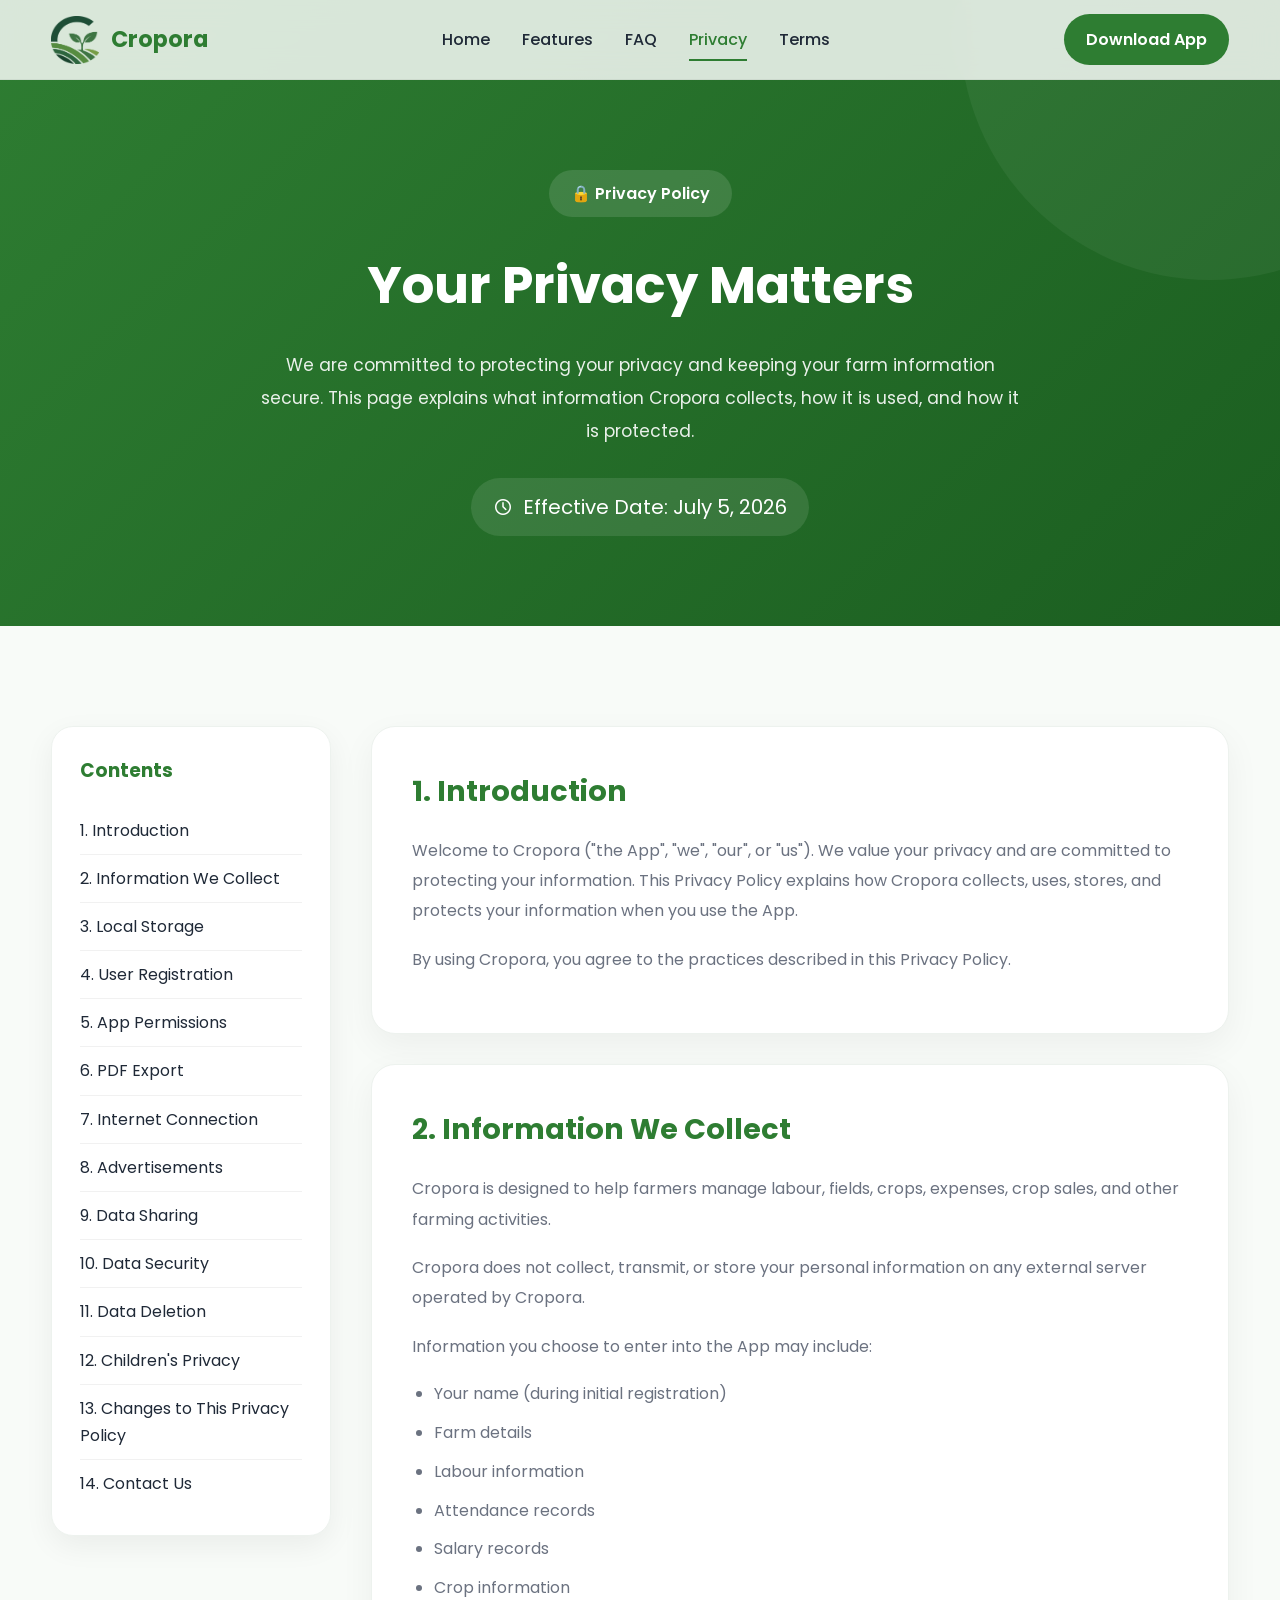
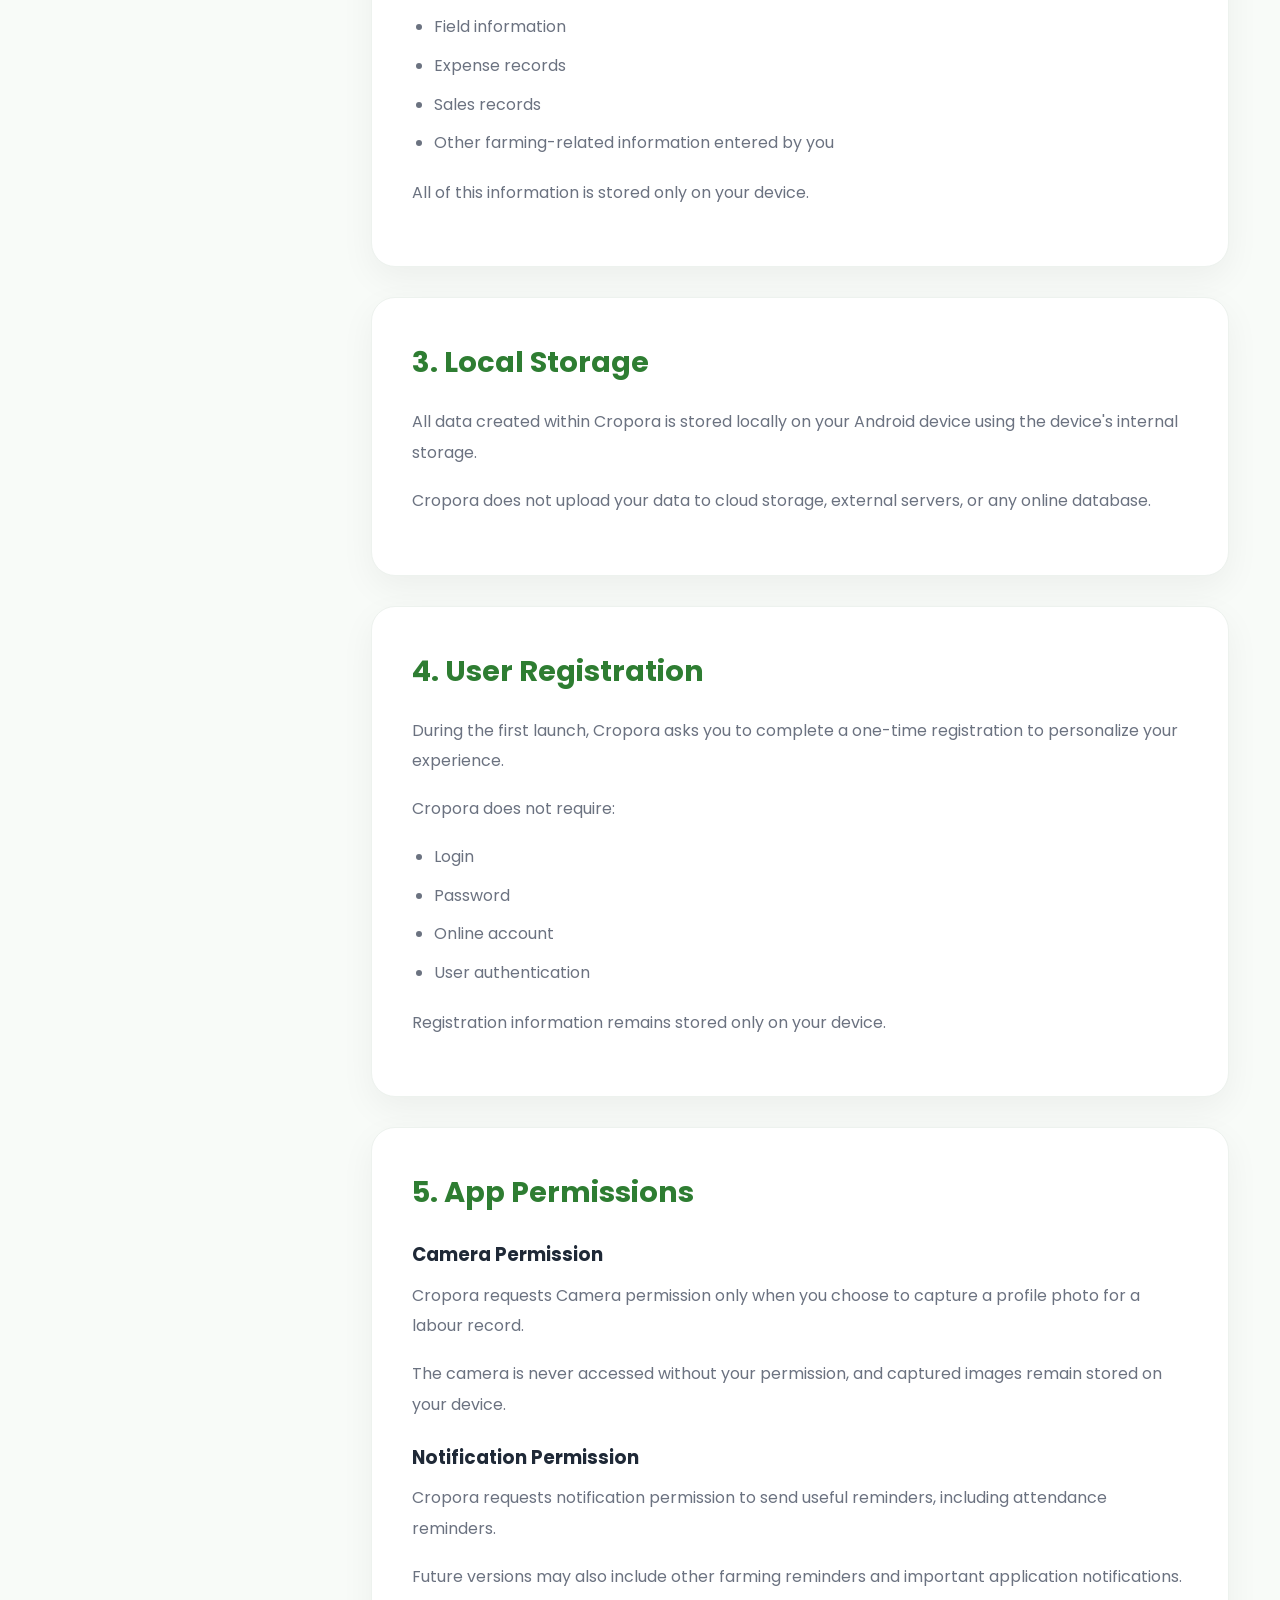
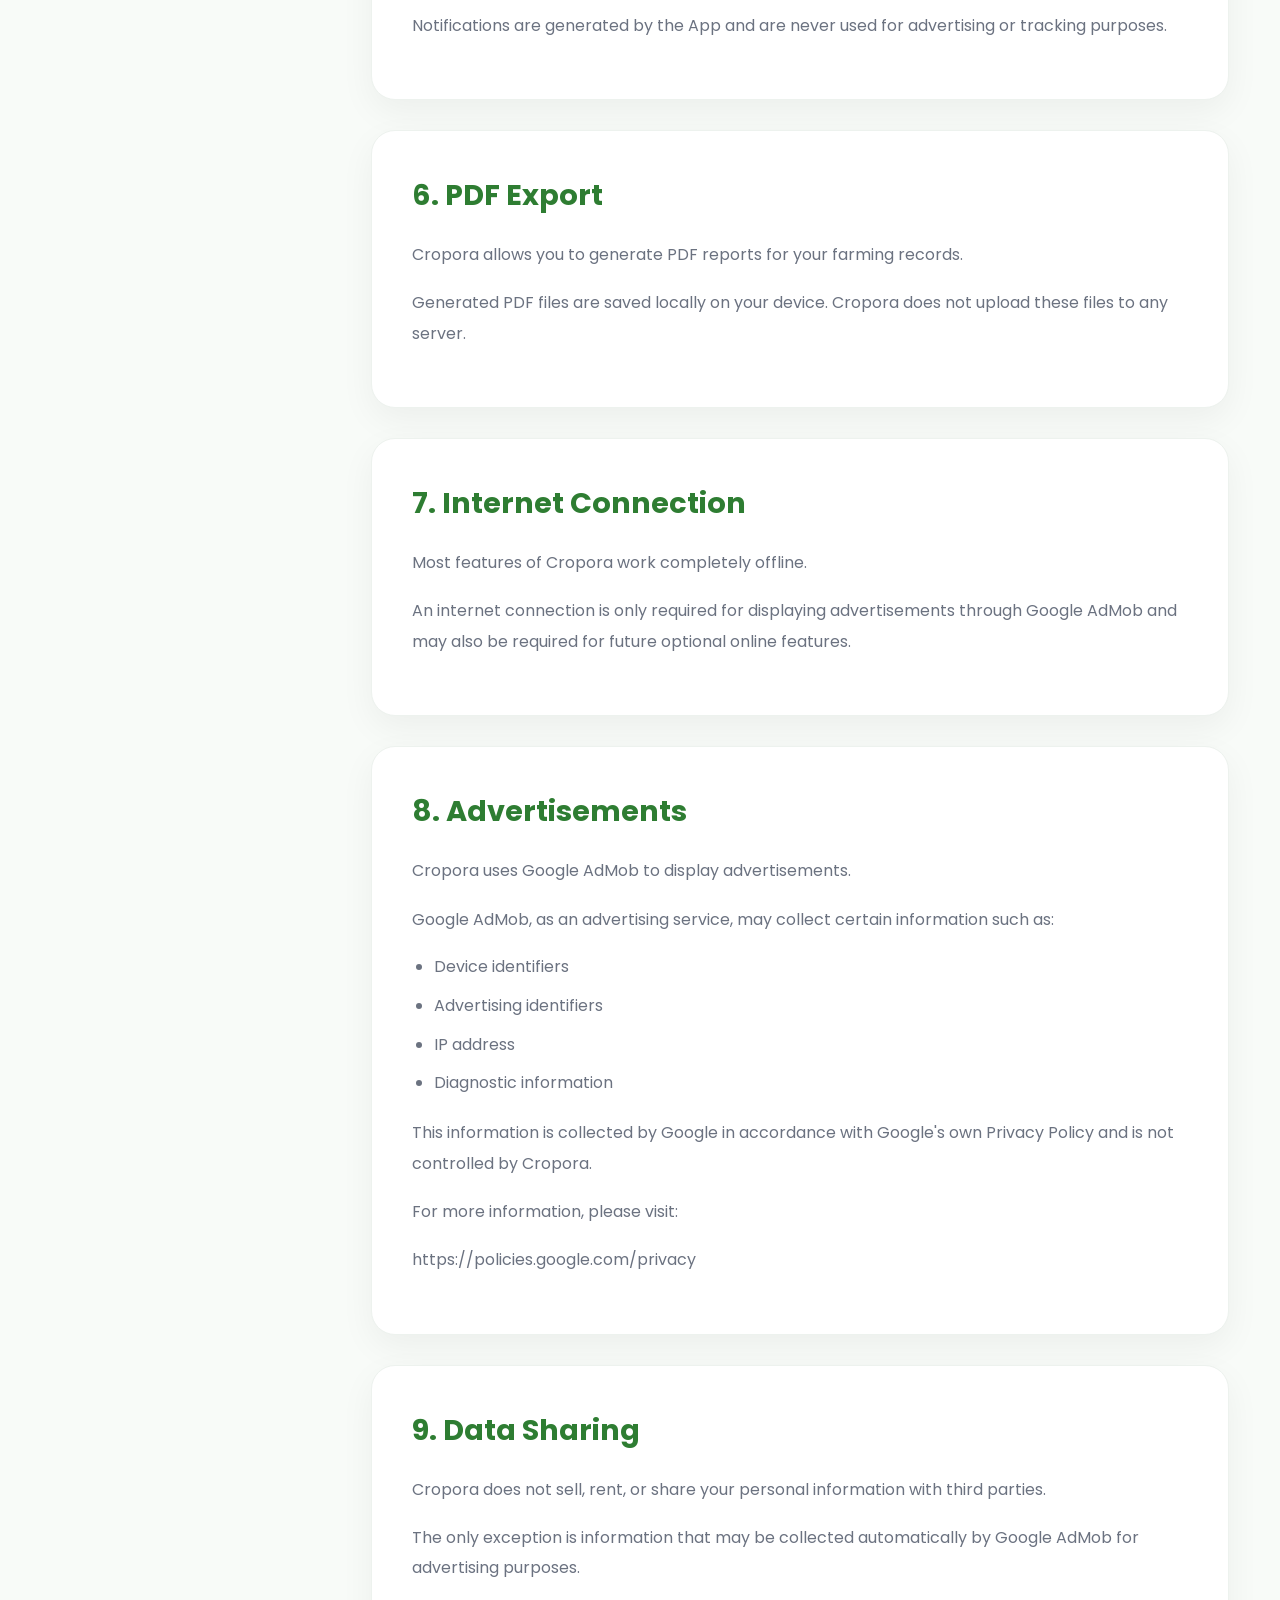
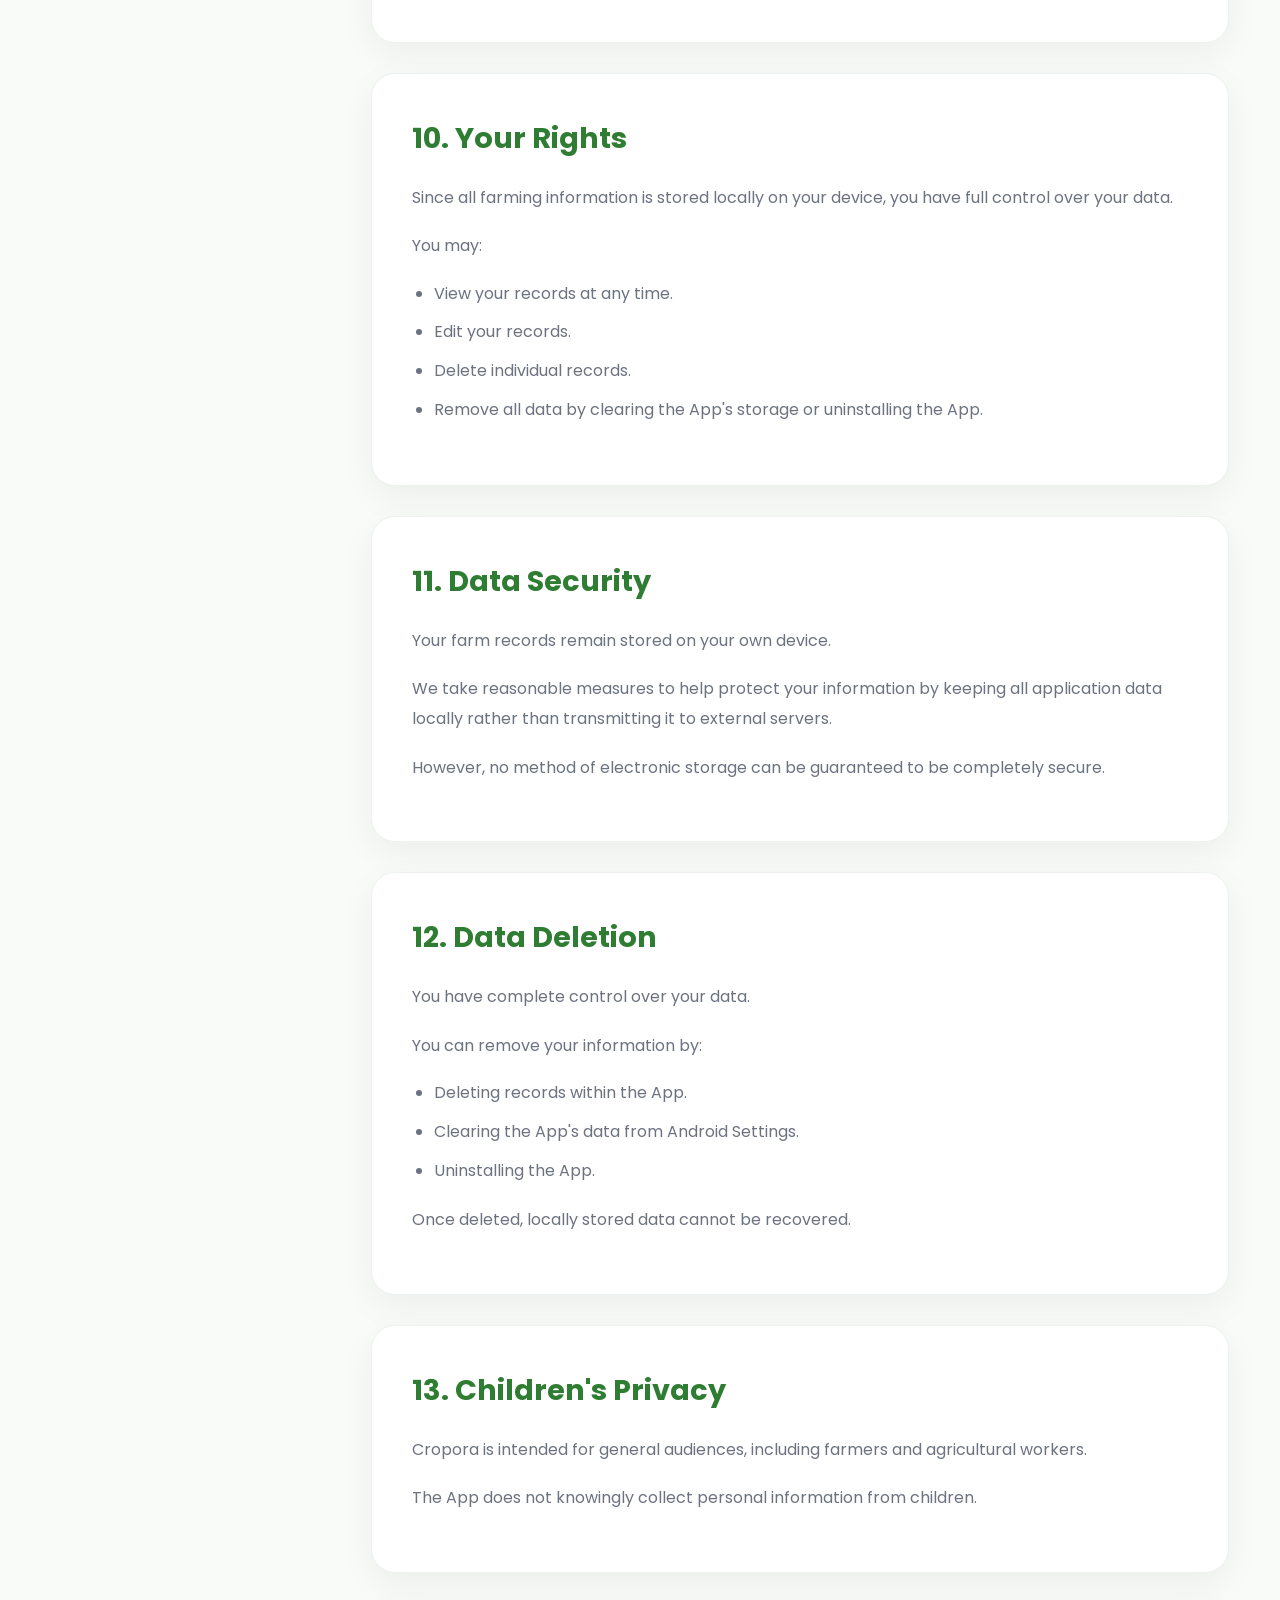
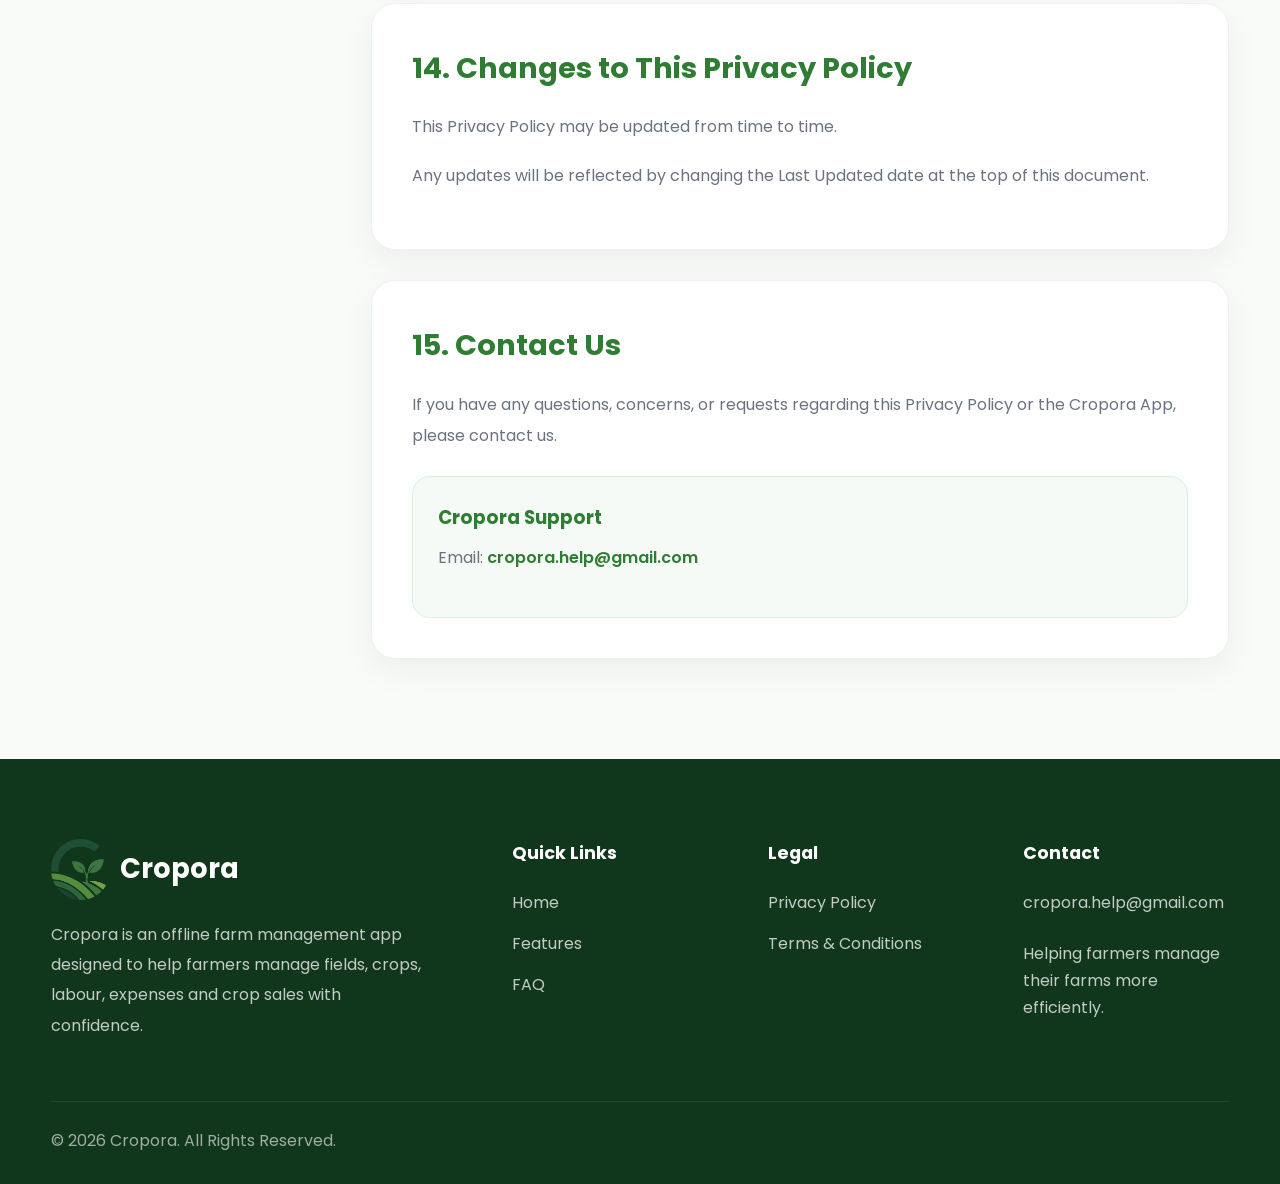
==== privacy-policy.html @ 9c95cdf1 "Initial website release" ====
<!DOCTYPE html>
<html lang="en">

<head>

    <meta charset="UTF-8">

    <meta name="viewport"
          content="width=device-width, initial-scale=1.0">

    <title>Privacy Policy | Cropora</title>

    <meta name="description"
          content="Read the official Privacy Policy of Cropora, the offline farm management app.">

    <link rel="icon"
          href="assets/images/logo.png">

    <!-- Google Fonts -->

    <link rel="preconnect"
          href="https://fonts.googleapis.com">

    <link rel="preconnect"
          href="https://fonts.gstatic.com"
          crossorigin>

    <link href="https://fonts.googleapis.com/css2?family=Poppins:wght@300;400;500;600;700;800&display=swap"
          rel="stylesheet">

    <link href="https://fonts.googleapis.com/css2?family=Material+Symbols+Rounded"
          rel="stylesheet">

    <link rel="stylesheet"
          href="assets/css/style.css">

</head>

<body>

<!-- ==========================================
     HEADER
========================================== -->

<header class="header">

    <div class="container">

        <a href="index.html"
           class="logo">

            <img src="assets/images/logo.png"
                 alt="Cropora Logo">

            <span>Cropora</span>

        </a>

        <nav class="navbar"
             id="navbar">

            <a href="index.html">Home</a>

            <a href="index.html#features">Features</a>

            <a href="index.html#faq">FAQ</a>

            <a class="active"
               href="privacy-policy.html">

                Privacy

            </a>

            <a href="terms-and-conditions.html">

                Terms

            </a>

        </nav>

        <div class="header-right">

            <a href="#"
               class="download-btn">

                Download App

            </a>

            <button id="menuBtn"
                    class="menu-btn">

                <span class="material-symbols-rounded">

                    menu

                </span>

            </button>

        </div>

    </div>

</header>

<!-- ==========================================
     PAGE HERO
========================================== -->

<section class="page-hero">

    <div class="container">

        <span class="page-badge">

            🔒 Privacy Policy

        </span>

        <h1>

            Your Privacy Matters

        </h1>

        <p>

            We are committed to protecting your privacy and keeping your farm
            information secure. This page explains what information Cropora
            collects, how it is used, and how it is protected.

        </p>

        <div class="last-updated">

            <span class="material-symbols-rounded">
                schedule
            </span>

            <span>

                Effective Date: July 5, 2026

            </span>

        </div>

    </div>

</section>

<!-- ==========================================
     CONTENT
========================================== -->

<section class="policy-section">

    <div class="container policy-layout">

        <!-- Table of Contents -->

        <aside class="policy-sidebar">

            <div class="policy-nav">

                <h3>

                    Contents

                </h3>

                <a href="#introduction">
                    1. Introduction
                </a>

                <a href="#information">
                    2. Information We Collect
                </a>

                <a href="#storage">
                    3. Local Storage
                </a>

                <a href="#registration">
                    4. User Registration
                </a>

                <a href="#permissions">
                    5. App Permissions
                </a>

                <a href="#pdf">
                    6. PDF Export
                </a>

                <a href="#internet">
                    7. Internet Connection
                </a>

                <a href="#advertisements">
                    8. Advertisements
                </a>

                <a href="#sharing">
                    9. Data Sharing
                </a>

                <a href="#security">
                    10. Data Security
                </a>

                <a href="#deletion">
                    11. Data Deletion
                </a>

                <a href="#children">
                    12. Children's Privacy
                </a>

                <a href="#changes">
                    13. Changes to This Privacy Policy
                </a>

                <a href="#contact">
                    14. Contact Us
                </a>

            </div>

        </aside>

        <!-- Main Content -->

        <div class="policy-content">

            <!-- ==========================================
                INTRODUCTION
            ========================================== -->

            <div class="policy-card" id="introduction">

                <h2>1. Introduction</h2>

                <p>
                    Welcome to Cropora ("the App", "we", "our", or "us"). We value your privacy
                    and are committed to protecting your information. This Privacy Policy explains
                    how Cropora collects, uses, stores, and protects your information when you use
                    the App.
                </p>

                <p>
                    By using Cropora, you agree to the practices described in this Privacy Policy.
                </p>

            </div>

            <!-- ==========================================
                INFORMATION WE COLLECT
            ========================================== -->

            <div class="policy-card" id="information">

                <h2>2. Information We Collect</h2>

                <p>
                    Cropora is designed to help farmers manage labour, fields, crops,
                    expenses, crop sales, and other farming activities.
                </p>

                <p>
                    Cropora does not collect, transmit, or store your personal information
                    on any external server operated by Cropora.
                </p>

                <p>
                    Information you choose to enter into the App may include:
                </p>

                <ul>

                    <li>Your name (during initial registration)</li>

                    <li>Farm details</li>

                    <li>Labour information</li>

                    <li>Attendance records</li>

                    <li>Salary records</li>

                    <li>Crop information</li>

                    <li>Field information</li>

                    <li>Expense records</li>

                    <li>Sales records</li>

                    <li>Other farming-related information entered by you</li>

                </ul>

                <p>
                    All of this information is stored only on your device.
                </p>

            </div>

            <!-- ==========================================
                LOCAL STORAGE
            ========================================== -->

            <div class="policy-card" id="storage">

                <h2>3. Local Storage</h2>

                <p>
                    All data created within Cropora is stored locally on your Android device
                    using the device's internal storage.
                </p>

                <p>
                    Cropora does not upload your data to cloud storage, external servers,
                    or any online database.
                </p>

            </div>

            <!-- ==========================================
                USER REGISTRATION
            ========================================== -->

            <div class="policy-card" id="registration">

                <h2>4. User Registration</h2>

                <p>
                    During the first launch, Cropora asks you to complete a one-time
                    registration to personalize your experience.
                </p>

                <p>
                    Cropora does not require:
                </p>

                <ul>

                    <li>Login</li>

                    <li>Password</li>

                    <li>Online account</li>

                    <li>User authentication</li>

                </ul>

                <p>
                    Registration information remains stored only on your device.
                </p>

            </div>

            <!-- ==========================================
                PERMISSIONS
            ========================================== -->

            <div class="policy-card" id="permissions">

                <h2>5. App Permissions</h2>

                <h3>Camera Permission</h3>

                <p>
                    Cropora requests Camera permission only when you choose to capture
                    a profile photo for a labour record.
                </p>

                <p>
                    The camera is never accessed without your permission, and captured
                    images remain stored on your device.
                </p>

                <h3>Notification Permission</h3>

                <p>
                    Cropora requests notification permission to send useful reminders,
                    including attendance reminders.
                </p>

                <p>
                    Future versions may also include other farming reminders and
                    important application notifications.
                </p>

                <p>
                    Notifications are generated by the App and are never used for
                    advertising or tracking purposes.
                </p>

            </div>

            <!-- ==========================================
                PDF EXPORT
            ========================================== -->

            <div class="policy-card" id="pdf">

                <h2>6. PDF Export</h2>

                <p>
                    Cropora allows you to generate PDF reports for your farming records.
                </p>

                <p>
                    Generated PDF files are saved locally on your device. Cropora does
                    not upload these files to any server.
                </p>

            </div>

            <!-- ==========================================
                INTERNET CONNECTION
            ========================================== -->

            <div class="policy-card" id="internet">

                <h2>7. Internet Connection</h2>

                <p>
                    Most features of Cropora work completely offline.
                </p>

                <p>
                    An internet connection is only required for displaying advertisements
                    through Google AdMob and may also be required for future optional
                    online features.
                </p>

            </div>

            <!-- ==========================================
                ADVERTISEMENTS
            ========================================== -->

            <div class="policy-card" id="third-party">

                <h2>8. Advertisements</h2>

                <p>
                    Cropora uses Google AdMob to display advertisements.
                </p>

                <p>
                    Google AdMob, as an advertising service, may collect certain
                    information such as:
                </p>

                <ul>

                    <li>Device identifiers</li>

                    <li>Advertising identifiers</li>

                    <li>IP address</li>

                    <li>Diagnostic information</li>

                </ul>

                <p>
                    This information is collected by Google in accordance with Google's
                    own Privacy Policy and is not controlled by Cropora.
                </p>

                <p>
                    For more information, please visit:
                </p>

                <p>
                    <a href="https://policies.google.com/privacy" target="_blank">
                        https://policies.google.com/privacy
                    </a>
                </p>

            </div>

            <!-- ==========================================
                DATA SHARING
            ========================================== -->

            <div class="policy-card" id="sharing">

                <h2>9. Data Sharing</h2>

                <p>
                    Cropora does not sell, rent, or share your personal information
                    with third parties.
                </p>

                <p>
                    The only exception is information that may be collected automatically
                    by Google AdMob for advertising purposes.
                </p>

            </div>

            <!-- ==========================================
                YOUR RIGHTS
            ========================================== -->

            <div class="policy-card" id="rights">

                <h2>10. Your Rights</h2>

                <p>
                    Since all farming information is stored locally on your device,
                    you have full control over your data.
                </p>

                <p>
                    You may:
                </p>

                <ul>

                    <li>View your records at any time.</li>

                    <li>Edit your records.</li>

                    <li>Delete individual records.</li>

                    <li>Remove all data by clearing the App's storage or uninstalling the App.</li>

                </ul>

            </div>

            <!-- ==========================================
                DATA SECURITY
            ========================================== -->

            <div class="policy-card" id="security">

                <h2>11. Data Security</h2>

                <p>
                    Your farm records remain stored on your own device.
                </p>

                <p>
                    We take reasonable measures to help protect your information by
                    keeping all application data locally rather than transmitting it
                    to external servers.
                </p>

                <p>
                    However, no method of electronic storage can be guaranteed to be
                    completely secure.
                </p>

            </div>

            <!-- ==========================================
                DATA DELETION
            ========================================== -->

            <div class="policy-card" id="deletion">

                <h2>12. Data Deletion</h2>

                <p>
                    You have complete control over your data.
                </p>

                <p>
                    You can remove your information by:
                </p>

                <ul>

                    <li>Deleting records within the App.</li>

                    <li>Clearing the App's data from Android Settings.</li>

                    <li>Uninstalling the App.</li>

                </ul>

                <p>
                    Once deleted, locally stored data cannot be recovered.
                </p>

            </div>

            <!-- ==========================================
                CHILDREN
            ========================================== -->

            <div class="policy-card" id="children">

                <h2>13. Children's Privacy</h2>

                <p>
                    Cropora is intended for general audiences, including farmers and
                    agricultural workers.
                </p>

                <p>
                    The App does not knowingly collect personal information from children.
                </p>

            </div>

            <!-- ==========================================
                CHANGES
            ========================================== -->

            <div class="policy-card" id="changes">

                <h2>14. Changes to This Privacy Policy</h2>

                <p>
                    This Privacy Policy may be updated from time to time.
                </p>

                <p>
                    Any updates will be reflected by changing the Last Updated date at
                    the top of this document.
                </p>

            </div>

            <!-- ==========================================
                CONTACT
            ========================================== -->

            <div class="policy-card" id="contact">

                <h2>15. Contact Us</h2>

                <p>
                    If you have any questions, concerns, or requests regarding this
                    Privacy Policy or the Cropora App, please contact us.
                </p>

                <div class="contact-card">

                    <h3>Cropora Support</h3>

                    <p>

                        Email:
                        <a href="mailto:cropora.help@gmail.com">
                            cropora.help@gmail.com
                        </a>

                    </p>

                </div>

            </div>

        </div>

    </div>

</section>

<!-- ==========================================
     FOOTER
========================================== -->

<footer class="footer">

    <div class="container">

        <div class="footer-grid">

            <div class="footer-brand">

                <div class="footer-logo">

                    <img src="assets/images/logo.png"
                         alt="Cropora Logo">

                    <span>Cropora</span>

                </div>

                <p>

                    Cropora is an offline farm management app designed to help
                    farmers manage fields, crops, labour, expenses and crop sales
                    with confidence.

                </p>

            </div>

            <div class="footer-column">

                <h4>

                    Quick Links

                </h4>

                <a href="index.html">

                    Home

                </a>

                <a href="index.html#features">

                    Features

                </a>

                <a href="index.html#faq">

                    FAQ

                </a>

            </div>

            <div class="footer-column">

                <h4>

                    Legal

                </h4>

                <a href="privacy-policy.html">

                    Privacy Policy

                </a>

                <a href="terms-and-conditions.html">

                    Terms & Conditions

                </a>

            </div>

            <div class="footer-column">

                <h4>

                    Contact

                </h4>

                <a href="mailto:cropora.help@gmail.com">

                    cropora.help@gmail.com

                </a>

                <p>

                    Helping farmers manage their farms more efficiently.

                </p>

            </div>

        </div>

        <div class="footer-bottom">

            <p>

                © 2026 Cropora. All Rights Reserved.

            </p>

        </div>

    </div>

</footer>

<script src="assets/js/main.js"></script>

</body>

</html>
---- assets/css/style.css ----
/* =====================================================
   Cropora Official Website - Premium Styles
===================================================== */

:root{
  --primary:#2E7D32;
  --primary-dark:#1B5E20;
  --primary-light:#4CAF50;
  --bg:#F7FAF7;
  --white:#fff;
  --text:#1F2937;
  --muted:#6B7280;
  --border:#E5E7EB;
  --shadow:0 15px 40px rgba(0,0,0,.08);
  --radius:20px;
  --transition:.3s ease;
  --container:1200px;
}

*{margin:0;padding:0;box-sizing:border-box}
html{scroll-behavior:smooth}
body{
  font-family:Poppins,sans-serif;
  background:var(--bg);
  color:var(--text);
  overflow-x:hidden;
  line-height:1.7;
}
img{max-width:100%;display:block}
a{text-decoration:none;color:inherit}
.container{width:min(92%,var(--container));margin:auto}

/* Header */
.header{
  position:fixed;
  inset:0 0 auto 0;
  height:80px;
  z-index:1000;
  backdrop-filter:blur(14px);
  background:rgba(255,255,255,.82);
  border-bottom:1px solid rgba(0,0,0,.05);
}
.header .container{
  height:100%;
  display:flex;
  justify-content:space-between;
  align-items:center;
}
.logo{display:flex;align-items:center;gap:12px;font-size:1.4rem;font-weight:700;color:var(--primary)}
.logo img{width:48px;height:48px}
.navbar{display:flex;gap:32px;align-items:center}
.navbar a{font-weight:500;position:relative;transition:var(--transition)}
.navbar a:hover{color:var(--primary)}
.navbar a::after{
  content:"";
  position:absolute;
  left:0;bottom:-8px;
  width:0;height:2px;
  background:var(--primary);
  transition:var(--transition);
}
.navbar a:hover::after{width:100%}
.header-right{display:flex;align-items:center;gap:16px}
.download-btn{
  padding:12px 22px;
  border-radius:999px;
  background:var(--primary);
  color:#fff;
  font-weight:600;
  transition:var(--transition);
}
.download-btn:hover{
  background:var(--primary-dark);
  transform:translateY(-2px);
}
.menu-btn{
  display:none;
  border:none;
  background:none;
  cursor:pointer;
}
.material-symbols-rounded{font-size:30px}

/* Hero */
.hero{
  position:relative;
  overflow:hidden;
  padding:150px 0 90px;
}
.hero-grid{
  display:grid;
  grid-template-columns:1fr 1fr;
  gap:70px;
  align-items:center;
  position:relative;
  z-index:2;
}
.hero-bg{
  position:absolute;
  border-radius:50%;
  filter:blur(60px);
}
.hero-bg-1{
  width:420px;height:420px;
  background:#d8f3dc;
  top:-140px;left:-120px;
}
.hero-bg-2{
  width:320px;height:320px;
  background:#b7e4c7;
  right:-80px;bottom:-80px;
}
.hero-badge{
  display:inline-block;
  background:#E8F5E9;
  color:var(--primary);
  padding:10px 20px;
  border-radius:999px;
  font-weight:600;
  margin-bottom:25px;
}
.hero h1{
  font-size:3.5rem;
  line-height:1.15;
  margin-bottom:24px;
}
.hero p{
  color:var(--muted);
  max-width:560px;
  margin-bottom:35px;
  font-size:1.08rem;
}
.hero-buttons{
  display:flex;
  gap:18px;
  flex-wrap:wrap;
  margin-bottom:35px;
}
.btn{
  display:inline-flex;
  justify-content:center;
  align-items:center;
  padding:15px 30px;
  border-radius:999px;
  font-weight:600;
  transition:var(--transition);
}
.btn-primary{
  background:var(--primary);
  color:#fff;
  box-shadow:var(--shadow);
}
.btn-primary:hover{
  transform:translateY(-3px);
  background:var(--primary-dark);
}
.btn-secondary{
  border:2px solid var(--primary);
  color:var(--primary);
  background:#fff;
}
.btn-secondary:hover{
  background:var(--primary);
  color:#fff;
}
.hero-highlights{

    display:flex;

    align-items:center;

    gap:28px;

    flex-wrap:nowrap;

    margin-top:30px;

}

.hero-highlights div{

    display:flex;

    align-items:center;

    gap:10px;

    padding:0;

    background:none;

    border:none;

    box-shadow:none;

    white-space:nowrap;

}

.hero-highlights img{

    width:26px;

    height:26px;

    object-fit:contain;

    flex-shrink:0;

}

.hero-highlights span{

    font-size:.95rem;

    font-weight:600;

    color:var(--text-primary);

}

/* Phone */
.hero-right{
  position:relative;
  display:flex;
  justify-content:center;
  align-items:center;
  min-height:650px;
}
.phone{

    position:relative;

    width:330px;

    height:670px;

    background:#111;

    border-radius:42px;

    padding:12px;

    box-shadow:
    0 15px 35px rgba(0,0,0,.08),
    0 35px 70px rgba(0,0,0,.14),
    0 70px 130px rgba(46,125,50,.18);

    animation:float 5s ease-in-out infinite;

    transition:.4s;

}

.phone:hover{

    transform:
        rotateY(-8deg)
        rotateX(5deg)
        scale(1.02);

}
.phone-screen{

    width:100%;

    height:100%;

    overflow:hidden;

    border-radius:34px;

    background:#fff;

}

.phone-screen img{

    width:100%;

    height:100%;

    object-fit:cover;

    transition:
        opacity .45s ease,
        transform .45s ease;

}
.phone-notch{

    position:absolute;

    top:18px;

    left:50%;

    transform:translateX(-50%);

    width:12px;

    height:12px;

    background:#000;

    border-radius:50%;

    z-index:10;

    box-shadow:
        inset 0 0 3px rgba(255,255,255,.15);

}
.phone::before{

    content:"";

    position:absolute;

    top:0;

    left:-120%;

    width:60%;

    height:100%;

    background:

        linear-gradient(

        110deg,

        transparent,

        rgba(255,255,255,.20),

        transparent

        );

    transform:skewX(-20deg);

    animation:shine 8s linear infinite;

}
@keyframes shine{

    0%{

        left:-120%;

    }

    100%{

        left:180%;

    }

}
/* Floating cards */
.floating-card{
  position:absolute;
  width:210px;
  background:rgba(255,255,255,.9);
  backdrop-filter:blur(15px);
  padding:18px;
  border-radius:18px;
  box-shadow:var(--shadow);
}
.floating-card .material-symbols-rounded{
  color:var(--primary);
  font-size:34px;
  margin-bottom:8px;
}
.floating-card h4{
  margin-bottom:6px;
}
.floating-card p{
  margin:0;
  color:var(--muted);
  font-size:.92rem;
}
.card-left{

top:90px;

left:-55px;

}
.card-right{

top:170px;

right:-65px;

}
.card-bottom{

    left:-55px;

    bottom:70px;

    width:195px;

    transform:none;

    animation:cardFloatBottom 6.5s ease-in-out infinite;

}

.scroll-indicator{
  text-align:center;
  margin-top:45px;
  animation:bounce 2s infinite;
}
.scroll-indicator .material-symbols-rounded{
  font-size:40px;
  color:var(--primary);
}

/* Empty sections */
section[id],footer{
  min-height:120px;
}

/* Animations */
@keyframes float{
  0%,100%{transform:translateY(0)}
  50%{transform:translateY(-8px)}
}
@keyframes bounce{
  0%,100%{transform:translateY(0)}
  50%{transform:translateY(8px)}
}

/* Responsive */
@media(max-width:992px){
  .hero-grid{
    grid-template-columns:1fr;
    text-align:center;
  }
  .hero p{margin:0 auto 35px}
  .hero-buttons,.hero-highlights{justify-content:center}
  .hero-right{min-height:560px}
  .card-left{left:20px}
  .card-right{right:20px}
}
@media(max-width:768px){
  .download-btn{display:none}
  .menu-btn{display:block}
  .navbar{
    position:absolute;
    top:80px;left:0;
    width:100%;
    background:#fff;
    display:none;
    flex-direction:column;
    gap:22px;
    padding:28px;
    box-shadow:var(--shadow);
  }
  .navbar.active{display:flex}
  .hero h1{font-size:2.5rem}
  .phone{width:260px}
  .floating-card{
    position:static;
    width:100%;
    margin:15px auto;
    transform:none !important;
  }
  .hero-right{
    min-height:auto;
    display:flex;
    flex-direction:column;
    gap:18px;
  }
}
@media(max-width:480px){
  .hero{padding-top:120px}
  .hero h1{font-size:2rem}
  .btn{width:100%}
}

.slider-dots{
    display:flex;
    justify-content:center;
    gap:10px;
    margin-top:22px;
}

.dot{
    width:10px;
    height:10px;
    border-radius:50%;
    background:#d0d5dd;
    cursor:pointer;
    transition:.3s;
}

.dot.active{
    width:28px;
    border-radius:20px;
    background:var(--primary);
}

.slider-dots{

    display:flex;

    justify-content:center;

    align-items:center;

    gap:10px;

    margin-top:28px;

}

.dot{

    width:10px;

    height:10px;

    border-radius:50%;

    background:#D1D5DB;

    cursor:pointer;

    transition:.35s;

}

.dot:hover{

    transform:scale(1.2);

}

.dot.active{

    width:28px;

    border-radius:20px;

    background:var(--primary);

}


.floating-card{

    transition:
        opacity .35s,
        transform .35s,
        box-shadow .35s;

}

/* ==========================================
   WHY FARMERS CHOOSE CROPORA
========================================== */

.why-section{

    padding:120px 0;

    background:
        radial-gradient(circle at top left,#eef9ef,transparent 35%),
        radial-gradient(circle at bottom right,#e7f7ea,transparent 35%),
        #ffffff;

}

.section-header{

    text-align:center;

    max-width:760px;

    margin:0 auto 70px;

}

.section-badge{

    display:inline-block;

    padding:10px 22px;

    border-radius:999px;

    background:#E8F5E9;

    color:var(--primary);

    font-weight:600;

    margin-bottom:18px;

}

.section-title{

    font-size:2.8rem;

    margin-bottom:18px;

}

.section-description{

    color:var(--muted);

    font-size:1.05rem;

}

.feature-grid{

    display:grid;

    grid-template-columns:repeat(3,1fr);

    gap:28px;

}

.feature-card{

    background:white;

    border-radius:24px;

    padding:35px;

    border:1px solid #edf2ee;

    box-shadow:

        0 12px 35px rgba(0,0,0,.05);

    transition:.35s;

    position:relative;

    overflow:hidden;

}

.feature-card::before{

    content:"";

    position:absolute;

    left:0;

    top:0;

    width:100%;

    height:4px;

    background:var(--primary);

    transform:scaleX(0);

    transform-origin:left;

    transition:.35s;

}

.feature-card:hover{

    transform:translateY(-10px);

    box-shadow:

        0 20px 45px rgba(46,125,50,.15);

}

.feature-card:hover::before{

    transform:scaleX(1);

}

.feature-icon{

    width:70px;

    height:70px;

    border-radius:50%;

    background:#E8F5E9;

    display:flex;

    align-items:center;

    justify-content:center;

    margin-bottom:22px;

    transition:.35s;

}

.feature-card:hover .feature-icon{

    transform:rotate(-8deg) scale(1.08);

}

.feature-icon span{

    font-size:36px;

    color:var(--primary);

}

.feature-card h3{

    font-size:1.35rem;

    margin-bottom:14px;

}

.feature-card p{

    color:var(--muted);

    line-height:1.7;

    margin-bottom:26px;

}

.feature-footer{

    display:flex;

    align-items:center;

    gap:10px;

    color:var(--primary);

    font-weight:600;

    padding-top:18px;

    border-top:1px solid #edf2ee;

}

.feature-footer span{

    font-size:22px;

}

@media(max-width:992px){

    .feature-grid{

        grid-template-columns:repeat(2,1fr);

    }

}

@media(max-width:640px){

    .section-title{

        font-size:2.2rem;

    }

    .feature-grid{

        grid-template-columns:1fr;

    }

}




/* ==========================================
   EVERYTHING YOU NEED TO MANAGE
========================================== */

.manage-section{

    padding:120px 0;

    background:#F8FBF8;

}

.timeline{

    position:relative;

    max-width:850px;

    margin:80px auto 0;

}

.timeline::before{

    content:"";

    position:absolute;

    left:35px;

    top:0;

    bottom:0;

    width:4px;

    background:#D8EFD9;

    border-radius:20px;

}

.timeline-item{

    display:flex;

    gap:35px;

    margin-bottom:55px;

    position:relative;

}

.timeline-icon{

    width:74px;

    height:74px;

    min-width:74px;

    border-radius:50%;

    background:white;

    border:4px solid #E8F5E9;

    display:flex;

    justify-content:center;

    align-items:center;

    color:var(--primary);

    font-size:34px;

    z-index:2;

    transition:.35s;

    box-shadow:0 10px 30px rgba(0,0,0,.05);

}

.timeline-content{

    flex:1;

    background:white;

    padding:30px;

    border-radius:22px;

    box-shadow:0 10px 30px rgba(0,0,0,.05);

    transition:.35s;

}

.timeline-content h3{

    margin-bottom:12px;

    font-size:1.4rem;

}

.timeline-content p{

    color:var(--muted);

    line-height:1.8;

}

.timeline-item:hover .timeline-icon{

    background:var(--primary);

    color:white;

    transform:scale(1.08);

}

.timeline-item:hover .timeline-content{

    transform:translateX(12px);

    box-shadow:0 18px 40px rgba(46,125,50,.15);

}

.timeline-item:last-child{

    margin-bottom:0;

}

@media(max-width:768px){

.timeline::before{

    left:30px;

}

.timeline-item{

    gap:20px;

}

.timeline-icon{

    width:60px;

    height:60px;

    min-width:60px;

}

.timeline-content{

    padding:22px;

}

}






/* ==========================================
   DESIGNED FOR EVERY FARMER
========================================== */

.farmer-section{

    padding:120px 0;

    background:#ffffff;

}

.farmer-grid{

    display:grid;

    grid-template-columns:repeat(3,1fr);

    gap:30px;

    margin-top:70px;

}

.farmer-card{

    position:relative;

    background:white;

    border:1px solid #edf2ee;

    border-radius:26px;

    padding:40px 35px;

    box-shadow:0 15px 35px rgba(0,0,0,.05);

    transition:.35s;

}

.farmer-card:hover{

    transform:translateY(-10px);

    box-shadow:0 22px 45px rgba(46,125,50,.15);

}

.farmer-card.featured{

    border:2px solid var(--primary);

    transform:scale(1.03);

}

.farmer-card.featured:hover{

    transform:scale(1.03) translateY(-10px);

}

.popular-tag{

    position:absolute;

    top:20px;

    right:20px;

    background:var(--primary);

    color:white;

    font-size:.8rem;

    padding:6px 14px;

    border-radius:999px;

    font-weight:600;

}

.farmer-icon{

    width:90px;

    height:90px;

    border-radius:50%;

    background:#E8F5E9;

    display:flex;

    justify-content:center;

    align-items:center;

    margin:0 auto 25px;

    overflow:hidden;

    transition:.3s ease;

}

.farmer-icon img{

    width:120%;

    height:120%;

    object-fit:contain;

    transform:translateY(6px);

    transition:.3s ease;

}

.farmer-card:hover .farmer-icon{

    transform:translateY(-4px);

}

.farmer-card:hover .farmer-icon img{

    transform:translateY(6px) scale(1.08);

}
.farmer-card h3{

    font-size:1.5rem;

    margin-bottom:15px;

}

.farmer-card p{

    color:var(--muted);

    line-height:1.8;

    margin-bottom:28px;

}

.farmer-card ul{

    list-style:none;

    padding:0;

}

.farmer-card li{

    margin-bottom:14px;

    font-weight:500;

    color:#444;

}

.farmer-card li:last-child{

    margin-bottom:0;

}

@media(max-width:992px){

    .farmer-grid{

        grid-template-columns:repeat(2,1fr);

    }

    .farmer-card.featured{

        transform:none;

    }

}

@media(max-width:640px){

    .farmer-grid{

        grid-template-columns:1fr;

    }

}




/* ==========================================
   WHY CROPORA STANDS OUT
========================================== */

.comparison-section{

    padding:120px 0;

    background:#F8FBF8;

}

.comparison-box{

    margin-top:70px;

    background:white;

    border-radius:28px;

    overflow:hidden;

    box-shadow:0 20px 45px rgba(0,0,0,.06);

}

.comparison-head{

    display:grid;

    grid-template-columns:1fr 1fr;

    font-weight:700;

    text-align:center;

    font-size:1.2rem;

}

.comparison-head .traditional{

    background:#F4F5F6;

    padding:22px;

    color:#666;

}

.comparison-head .cropora-side{

    background:var(--primary);

    color:white;

    padding:22px;

}

.comparison-row{

    display:grid;

    grid-template-columns:1fr 1fr;

    border-top:1px solid #edf2ee;

    transition:.35s;

}

.comparison-row:hover{

    background:#F8FFF8;

}

.comparison-row>div{

    display:flex;

    align-items:center;

    gap:16px;

    padding:24px 30px;

}

.comparison-row .traditional{

    color:#666;

    border-right:1px solid #edf2ee;

}

.comparison-row .cropora-side{

    color:var(--primary);

    font-weight:600;

}

.comparison-row span{

    font-size:28px;

}

.comparison-row:hover .cropora-side{

    transform:translateX(8px);

    transition:.35s;

}

@media(max-width:768px){

.comparison-head,
.comparison-row{

    grid-template-columns:1fr;

}

.comparison-row .traditional{

    border-right:none;

    border-bottom:1px solid #edf2ee;

}

}




/* ==========================================
   FAQ SECTION
========================================== */

.faq-section{

    padding:120px 0;

    background:#ffffff;

}

.faq-wrapper{

    display:grid;

    grid-template-columns:380px 1fr;

    gap:60px;

    align-items:start;

}

.faq-help-box{

    margin-top:40px;

    display:flex;

    gap:18px;

    padding:25px;

    border-radius:20px;

    background:#F7FAF7;

    border:1px solid #E8F5E9;

}

.faq-help-box span{

    font-size:42px;

    color:var(--primary);

}

.faq-help-box h4{

    margin-bottom:6px;

}

.faq-help-box p{

    color:var(--muted);

}

.faq-item{

    border:1px solid #E8F5E9;

    border-radius:18px;

    margin-bottom:18px;

    overflow:hidden;

    transition:.3s;

    background:white;

}

.faq-item:hover{

    box-shadow:0 10px 30px rgba(46,125,50,.08);

}

.faq-question{

    width:100%;

    padding:22px 25px;

    display:flex;

    justify-content:space-between;

    align-items:center;

    background:none;

    border:none;

    cursor:pointer;

    font-size:1rem;

    font-weight:600;

    text-align:left;

}

.faq-question span:last-child{

    transition:.3s;

}

.faq-item.active .faq-question span:last-child{

    transform:rotate(180deg);

}

.faq-answer{

    max-height:0;

    overflow:hidden;

    transition:max-height .35s ease;

}

.faq-answer p{

    padding:0 25px 25px;

    color:var(--muted);

    line-height:1.8;

}

.faq-item.active .faq-answer{

    max-height:220px;

}

@media(max-width:900px){

.faq-wrapper{

    grid-template-columns:1fr;

}

}



/* ==========================================
   DOWNLOAD CTA
========================================== */

.cta-section{

    padding:120px 0;

    background:
        radial-gradient(circle at top left,#5BAE60 0%,transparent 40%),
        radial-gradient(circle at bottom right,#2E7D32 0%,transparent 35%),
        linear-gradient(135deg,#2E7D32,#1B5E20);

}

.cta-card{

    position:relative;

    overflow:hidden;

    text-align:center;

    color:white;

    padding:80px 50px;

    border-radius:36px;

    background:rgba(255,255,255,.06);

    backdrop-filter:blur(10px);

    border:1px solid rgba(255,255,255,.15);

}

.cta-card::before{

    content:"";

    position:absolute;

    width:450px;

    height:450px;

    border-radius:50%;

    background:rgba(255,255,255,.05);

    top:-180px;

    right:-180px;

}

.cta-logo{

    width:95px;

    height:95px;

    margin:auto;

    margin-bottom:28px;

    border-radius:24px;

    background:white;

    display:flex;

    justify-content:center;

    align-items:center;

    box-shadow:0 20px 45px rgba(0,0,0,.2);

}

.cta-logo img{

    width:68px;

}

.cta-badge{

    display:inline-block;

    background:rgba(255,255,255,.12);

    padding:10px 22px;

    border-radius:999px;

    margin-bottom:25px;

    font-weight:600;

}

.cta-card h2{

    font-size:3rem;

    line-height:1.2;

    margin-bottom:24px;

}

.cta-card p{

    max-width:700px;

    margin:auto;

    color:rgba(255,255,255,.92);

    font-size:1.08rem;

    line-height:1.8;

    margin-bottom:45px;

}

.cta-button{

    display:inline-flex;

    align-items:center;

    gap:12px;

    background:white;

    color:var(--primary);

    padding:18px 34px;

    border-radius:999px;

    font-weight:700;

    transition:.35s;

    box-shadow:0 15px 35px rgba(0,0,0,.15);

}

.cta-button:hover{

    transform:translateY(-5px);

    box-shadow:0 25px 45px rgba(0,0,0,.2);

}

.cta-features{

    display:flex;

    justify-content:center;

    align-items:center;

    gap:32px;

    flex-wrap:wrap;

    margin-top:30px;

}

.cta-features div{

    display:flex;

    align-items:center;

    gap:10px;

    font-weight:600;

    color:#fff;

}

.cta-features img{

    width:24px;
    height:24px;
    object-fit:contain;

    filter: brightness(0) invert(1);

}


@media (max-width:768px){

    .cta-features{

        gap:18px;

    }

    .cta-features img{

        width:22px;

        height:22px;

    }

}

.cta-features span{

    font-size:22px;

}

@media(max-width:768px){

.cta-card{

    padding:60px 25px;

}

.cta-card h2{

    font-size:2.2rem;

}

.cta-features{

    gap:20px;

    flex-direction:column;

    align-items:center;

}

}


/* ==========================================
   FOOTER
========================================== */

.footer-about{

    margin-top:18px;

    color:rgba(255,255,255,.82);

    font-size:1rem;

    line-height:1.9;

    text-align:justify;

    text-justify:inter-word;

    hyphens:auto;

}

.footer{

    background:#10361B;

    color:rgba(255,255,255,.85);

    padding:80px 0 30px;

}

.footer-grid{

    display:grid;

    grid-template-columns:2fr 1fr 1fr 1fr;

    gap:50px;

}

.footer-logo{

    display:flex;

    align-items:center;

    gap:14px;

    margin-bottom:20px;

}

.footer-logo img{

    width:55px;

}

.footer-logo span{

    font-size:1.7rem;

    font-weight:700;

    color:white;

}

.footer-brand p{

    color:rgba(255,255,255,.75);

    line-height:1.9;

    max-width:380px;

}

.footer-column h4{

    color:white;

    margin-bottom:20px;

    font-size:1.1rem;

}

.footer-column{

    display:flex;

    flex-direction:column;

}

.footer-column a{

    color:rgba(255,255,255,.75);

    margin-bottom:14px;

    transition:.3s;

}

.footer-column a:hover{

    color:#7ED957;

    transform:translateX(5px);

}

.footer-column p{

    color:rgba(255,255,255,.75);

    margin-top:10px;

}

.footer-bottom{

    margin-top:60px;

    padding-top:25px;

    border-top:1px solid rgba(255,255,255,.08);

    display:flex;

    justify-content:space-between;

    align-items:center;

    flex-wrap:wrap;

    gap:15px;

}

.footer-bottom p{

    color:rgba(255,255,255,.6);

}

@media(max-width:900px){

.footer-grid{

    grid-template-columns:1fr 1fr;

}

}

@media(max-width:600px){

.footer-grid{

    grid-template-columns:1fr;

    gap:40px;

}

.footer-bottom{

    flex-direction:column;

    text-align:center;

}

}



/* ==========================================
   SCROLL REVEAL
========================================== */

.reveal{

    opacity:0;

    transform:translateY(60px);

    transition:
        opacity .8s ease,
        transform .8s ease;

}

.reveal.show{

    opacity:1;

    transform:translateY(0);

}

/* Left */

.reveal-left{

    opacity:0;

    transform:translateX(-60px);

    transition:all .8s ease;

}

.reveal-left.show{

    opacity:1;

    transform:translateX(0);

}

/* Right */

.reveal-right{

    opacity:0;

    transform:translateX(60px);

    transition:all .8s ease;

}

.reveal-right.show{

    opacity:1;

    transform:translateX(0);

}

/* Zoom */

.reveal-zoom{

    opacity:0;

    transform:scale(.9);

    transition:all .8s ease;

}

.reveal-zoom.show{

    opacity:1;

    transform:scale(1);

}





/* =====================================================
   PRIVACY POLICY PAGE
===================================================== */

/* Hero */

.page-hero{

    padding:170px 0 90px;

    background:
        linear-gradient(135deg,#2E7D32,#1B5E20);

    color:white;

    text-align:center;

    position:relative;

    overflow:hidden;

}

.page-hero::before{

    content:"";

    position:absolute;

    width:500px;

    height:500px;

    border-radius:50%;

    background:rgba(255,255,255,.05);

    top:-220px;

    right:-180px;

}

.page-badge{

    display:inline-block;

    padding:10px 22px;

    border-radius:999px;

    background:rgba(255,255,255,.12);

    font-weight:600;

    margin-bottom:25px;

}

.page-hero h1{

    font-size:3.2rem;

    margin-bottom:20px;

}

.page-hero p{

    max-width:760px;

    margin:auto;

    color:rgba(255,255,255,.9);

    line-height:1.9;

    font-size:1.08rem;

}

.last-updated{

    margin-top:30px;

    display:inline-flex;

    align-items:center;

    gap:10px;

    background:rgba(255,255,255,.10);

    padding:12px 22px;

    border-radius:999px;

}

.last-updated span{

    font-size:20px;

}

/* ==========================================
   POLICY LAYOUT
========================================== */

.policy-section{

    padding:100px 0;

    background:#F8FBF8;

}

.policy-layout{

    display:grid;

    grid-template-columns:280px 1fr;

    gap:40px;

    align-items:start;

}

/* ==========================================
   SIDEBAR
========================================== */

.policy-sidebar{

    position:sticky;

    top:110px;

}

.policy-nav{

    background:white;

    border-radius:22px;

    padding:28px;

    box-shadow:0 10px 30px rgba(0,0,0,.06);

    border:1px solid #edf2ee;

}

.policy-nav h3{

    margin-bottom:20px;

    color:var(--primary);

}

.policy-nav a{

    display:block;

    padding:10px 0;

    color:var(--text);

    transition:.3s;

    border-bottom:1px solid #f1f1f1;

}

.policy-nav a:last-child{

    border-bottom:none;

}

.policy-nav a:hover{

    color:var(--primary);

    padding-left:10px;

}

/* ==========================================
   CONTENT
========================================== */

.policy-content{

    display:flex;

    flex-direction:column;

    gap:30px;

}

.policy-card{

    background:white;

    border-radius:24px;

    padding:40px;

    box-shadow:0 12px 35px rgba(0,0,0,.05);

    border:1px solid #edf2ee;

    scroll-margin-top:100px;

    transition:.35s;

}

.policy-card:hover{

    transform:translateY(-4px);

    box-shadow:0 18px 45px rgba(46,125,50,.10);

}

.policy-card h2{

    color:var(--primary);

    margin-bottom:20px;

    font-size:1.8rem;

}

.policy-card h3{

    margin-top:22px;

    margin-bottom:10px;

    font-size:1.15rem;

}

.policy-card p{

    color:var(--muted);

    line-height:1.9;

    margin-bottom:18px;

}

.policy-card ul{

    margin-left:22px;

    margin-bottom:20px;

}

.policy-card li{

    margin-bottom:10px;

    color:var(--muted);

    line-height:1.8;

}

/* ==========================================
   CONTACT CARD
========================================== */

.contact-card{

    margin-top:25px;

    padding:25px;

    border-radius:18px;

    background:#F5FAF6;

    border:1px solid #DCEEDD;

}

.contact-card h3{

    margin-top:0;

    color:var(--primary);

}

.contact-card a{

    color:var(--primary);

    font-weight:600;

}

.contact-card a:hover{

    text-decoration:underline;

}

/* ==========================================
   ACTIVE NAVIGATION
========================================== */

.navbar a.active{

    color:var(--primary);

}

.navbar a.active::after{

    width:100%;

}

/* ==========================================
   RESPONSIVE
========================================== */

@media(max-width:992px){

    .policy-layout{

        grid-template-columns:1fr;

    }

    .policy-sidebar{

        position:static;

    }

}

@media(max-width:768px){

    .page-hero{

        padding:140px 0 70px;

    }

    .page-hero h1{

        font-size:2.4rem;

    }

    .policy-card{

        padding:30px;

    }

}

@media(max-width:480px){

    .page-hero h1{

        font-size:2rem;

    }

    .policy-nav{

        padding:20px;

    }

    .policy-card{

        padding:25px;

    }

}




/* ==========================================
   404 PAGE
========================================== */

.error-page{

    min-height:100vh;

    display:flex;

    align-items:center;

    justify-content:center;

    text-align:center;

    background:linear-gradient(180deg,#F7FAF7,#EDF7EF);

    padding:40px;

}

.error-logo{

    width:90px;

    margin:0 auto 30px;

}

.error-page h1{

    font-size:7rem;

    color:var(--primary);

    margin-bottom:10px;

    line-height:1;

}

.error-page h2{

    font-size:2rem;

    margin-bottom:20px;

}

.error-page p{

    max-width:520px;

    margin:0 auto 35px;

    color:var(--muted);

}

@media(max-width:768px){

    .error-page h1{

        font-size:5rem;

    }

    .error-page h2{

        font-size:1.6rem;

    }

}
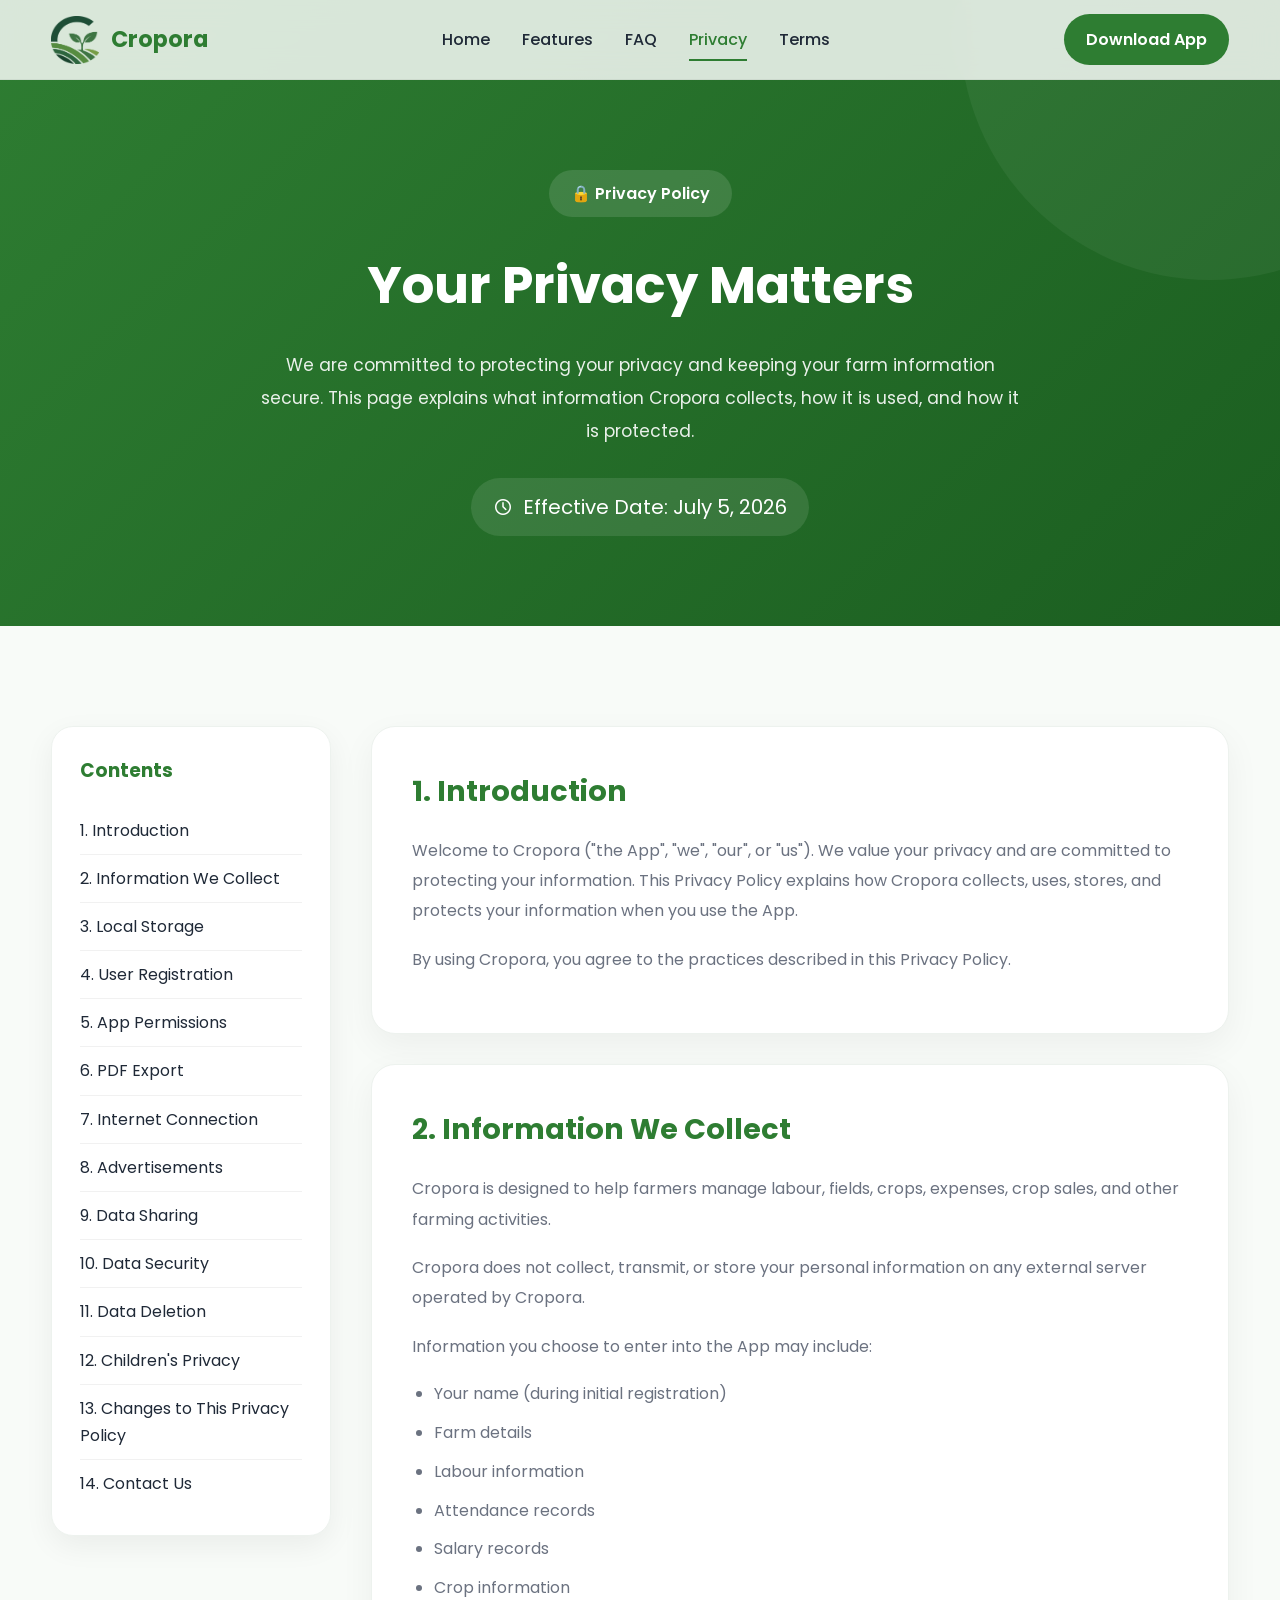
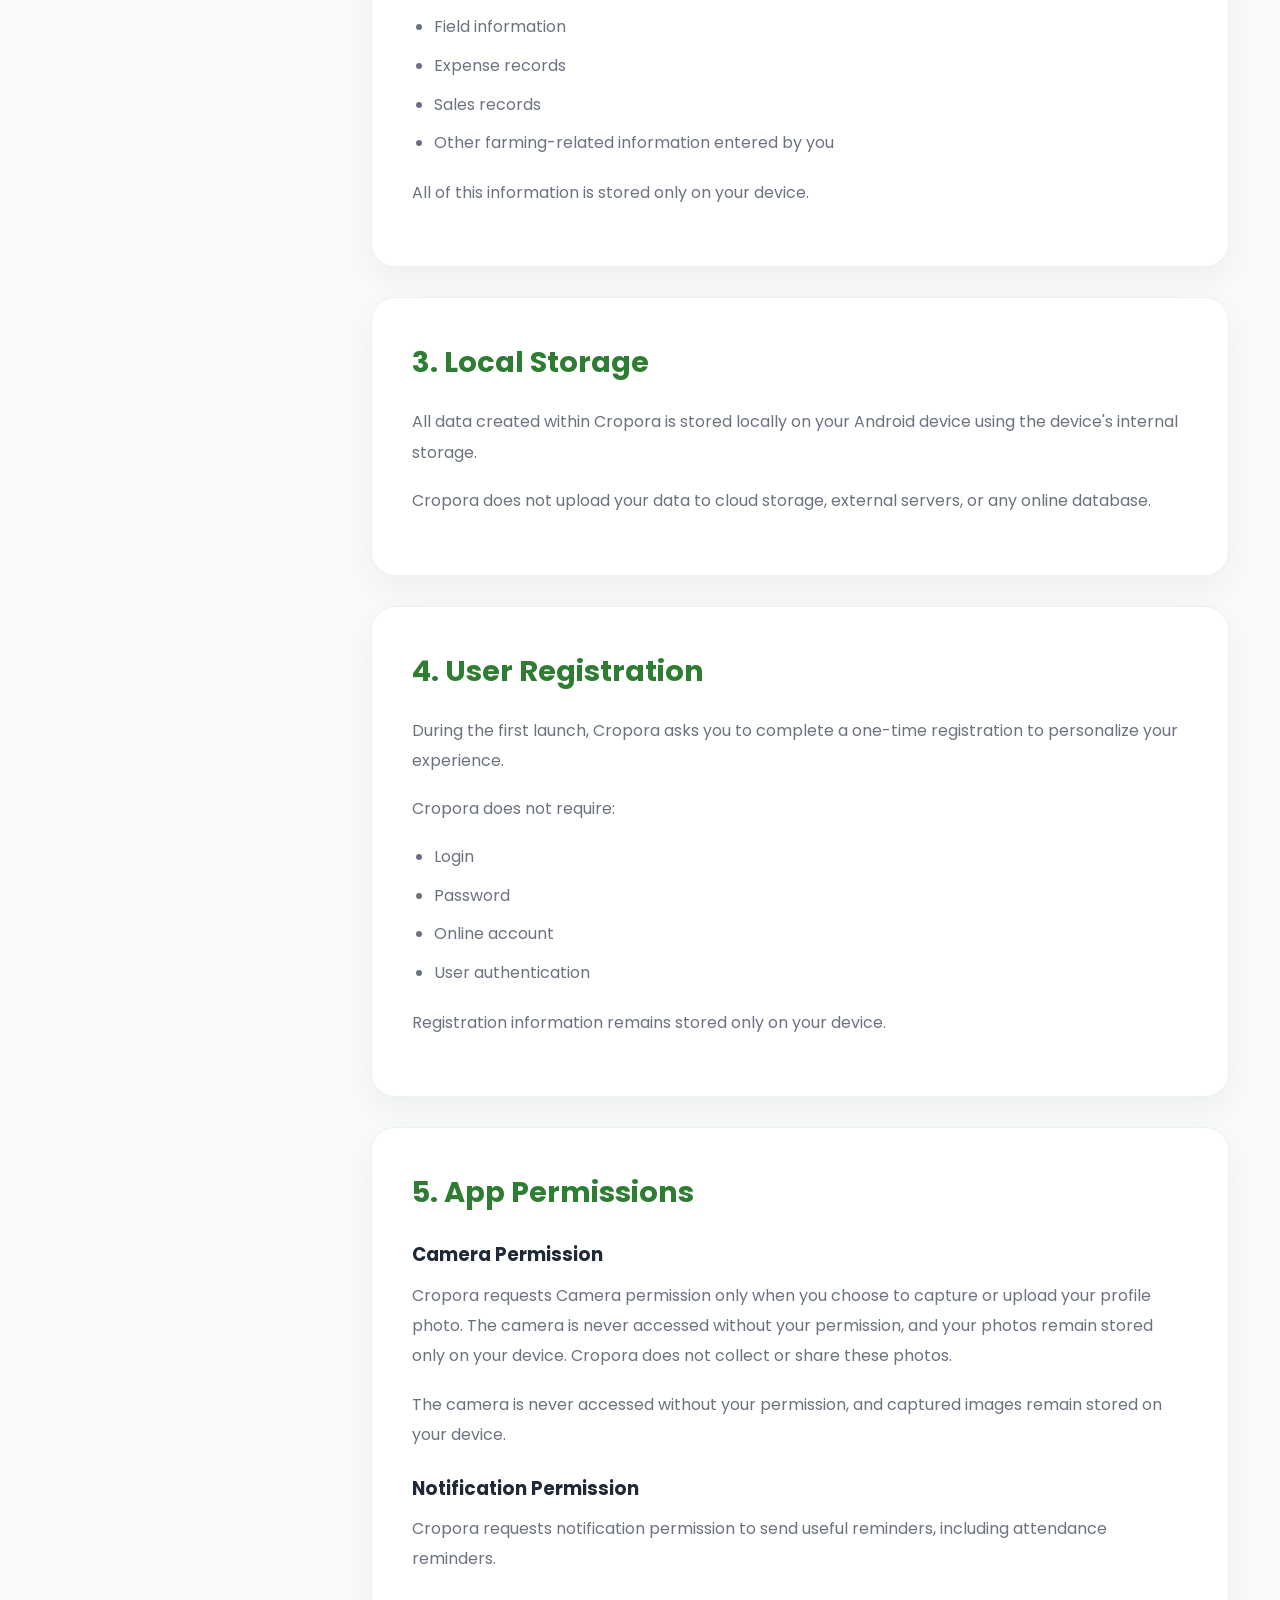
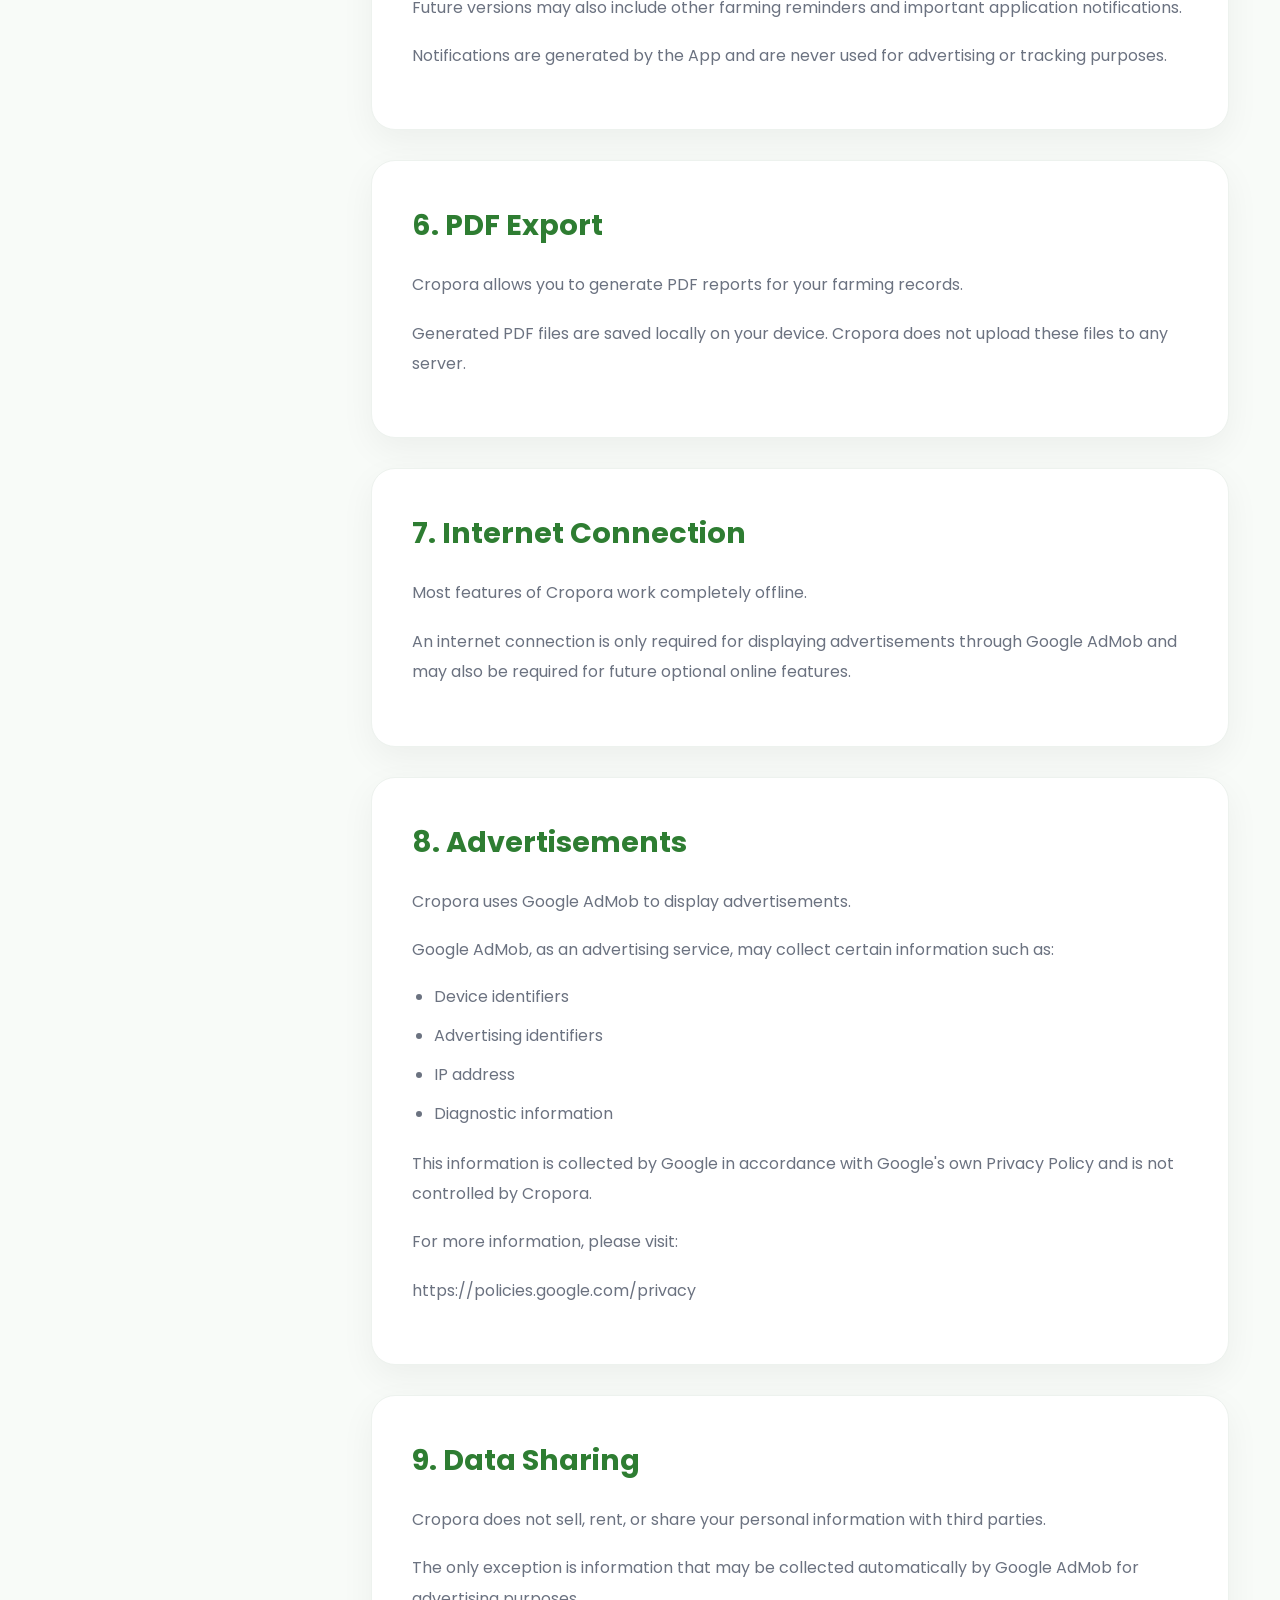
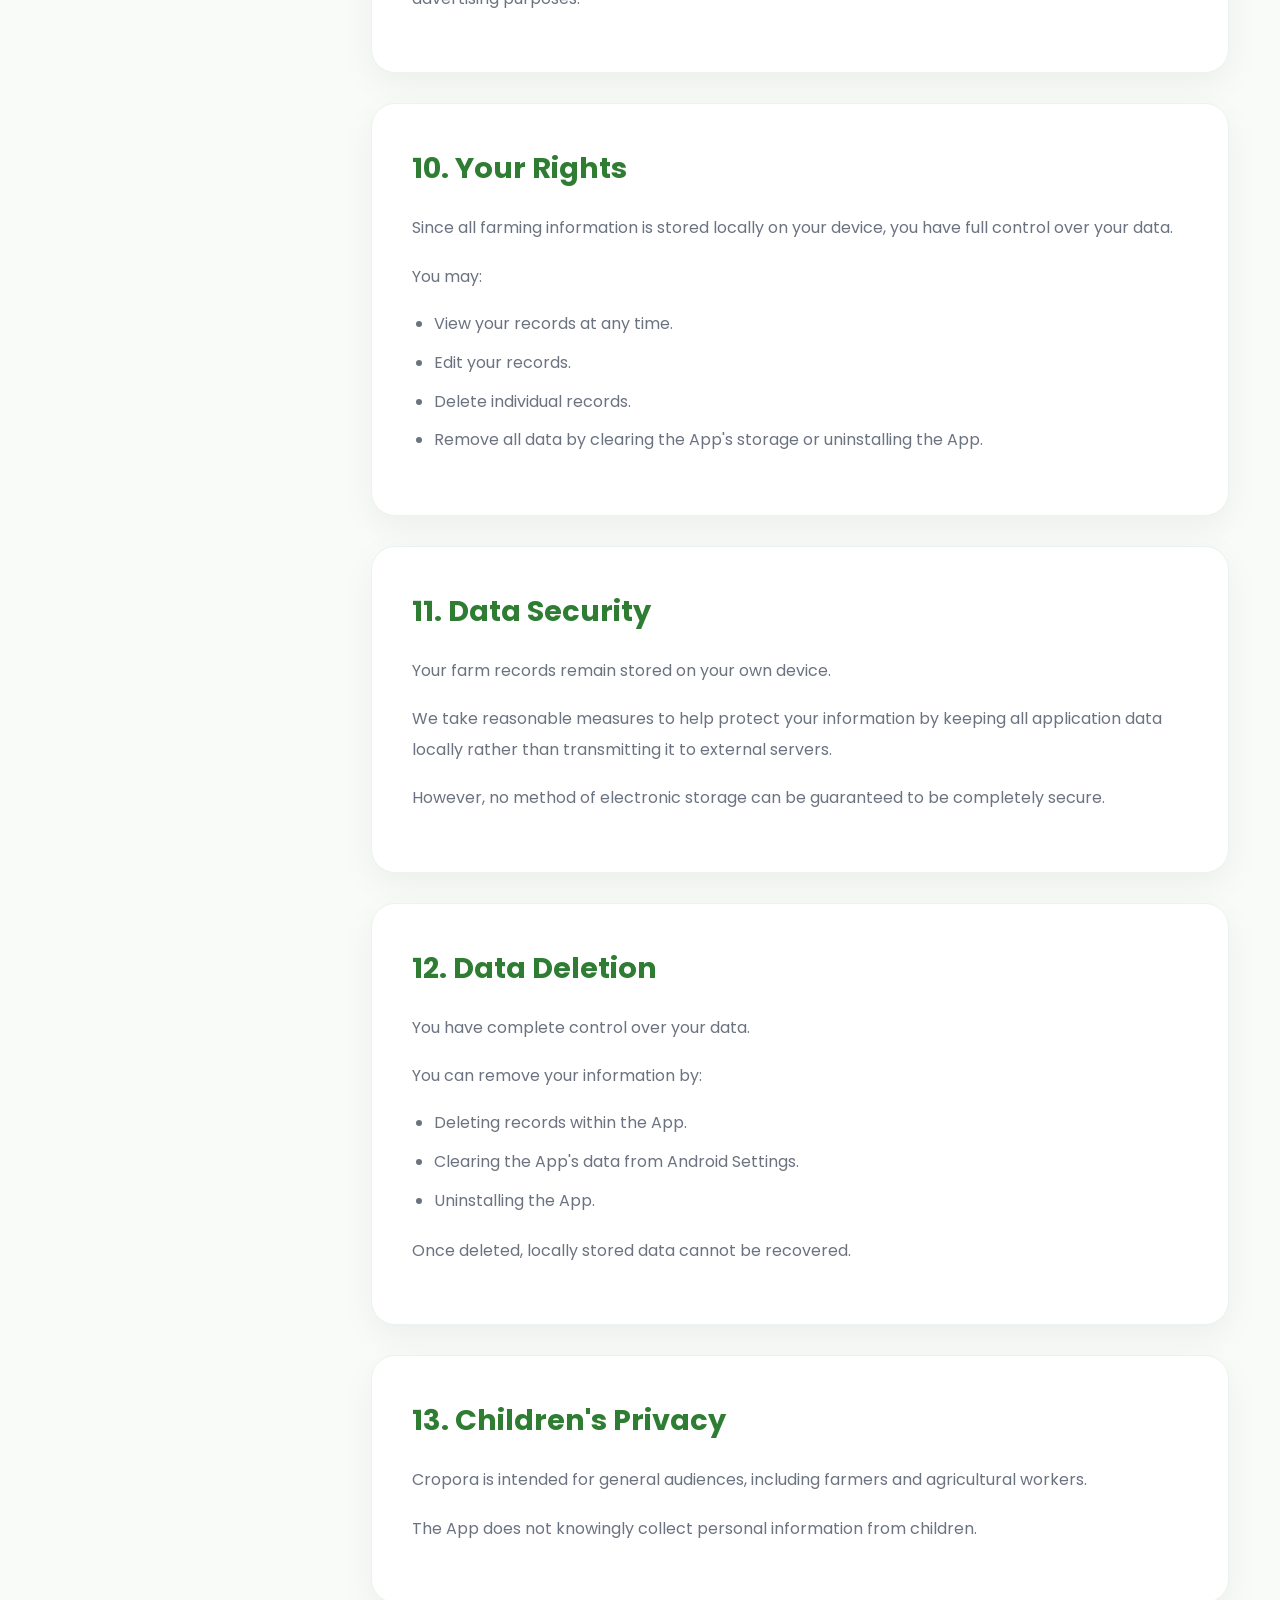
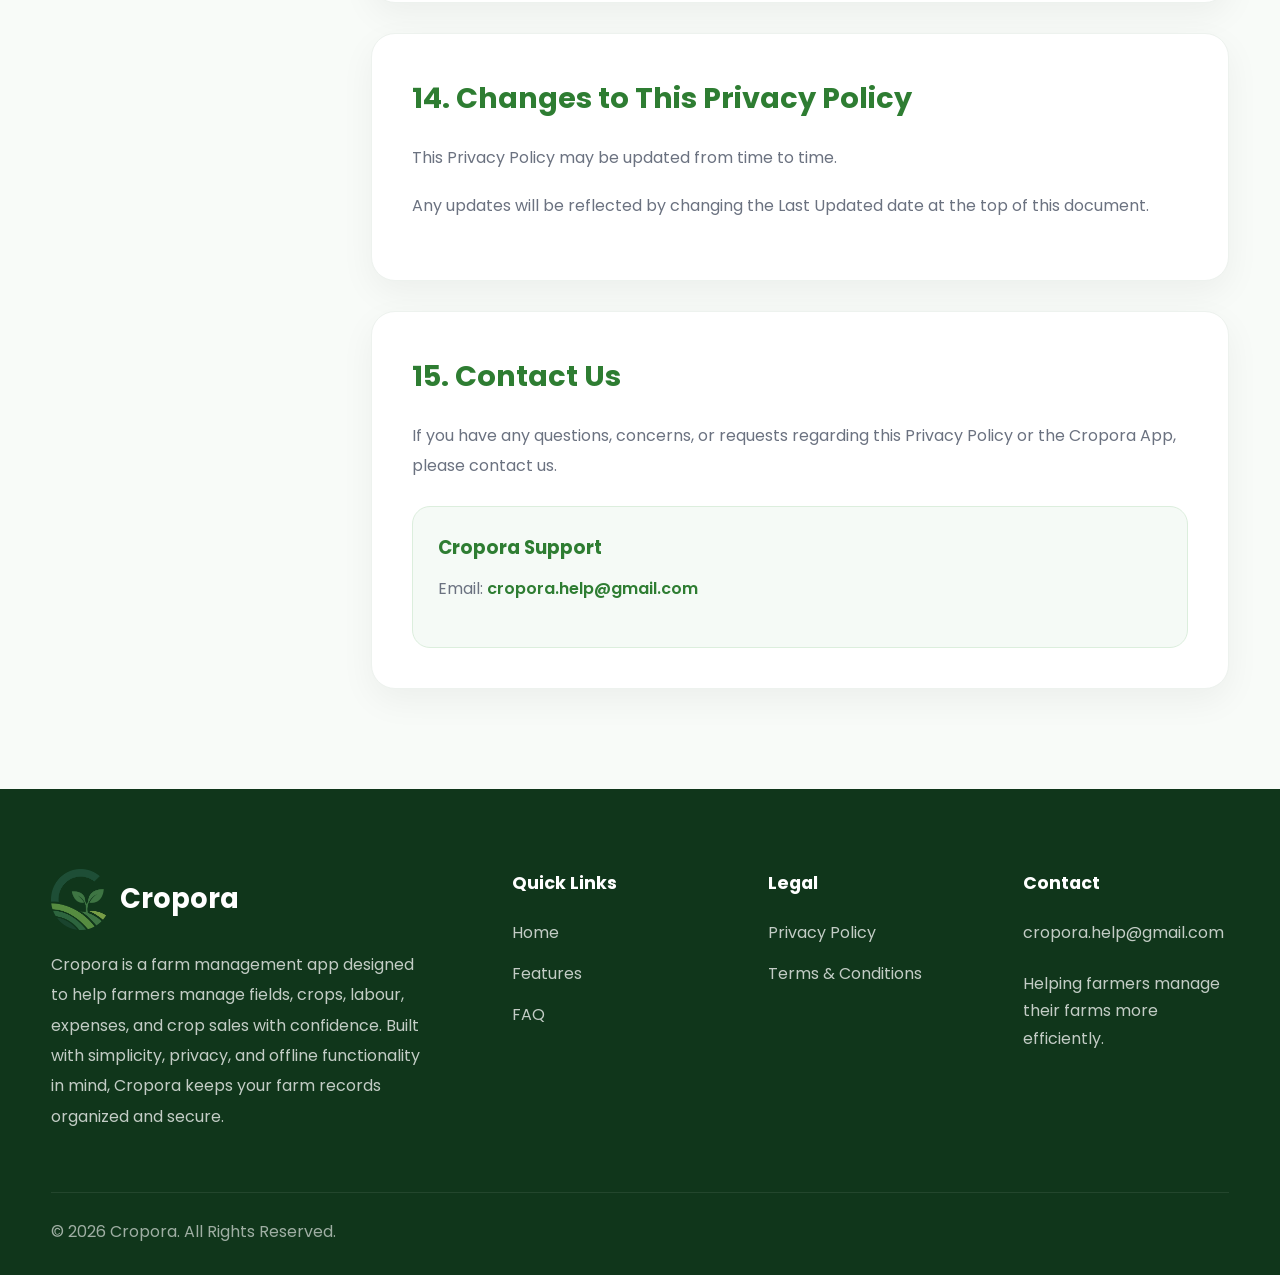
==== commit 02dbffbe: "Update privacy-policy.html" ====
--- a/privacy-policy.html
+++ b/privacy-policy.html
@@ -11,7 +11,7 @@
     <title>Privacy Policy | Cropora</title>
 
     <meta name="description"
-          content="Read the official Privacy Policy of Cropora, the offline farm management app.">
+          content="Read the official Privacy Policy of Cropora, the farm management app.">
 
     <link rel="icon"
           href="assets/images/logo.png">
@@ -375,8 +375,10 @@
                 <h3>Camera Permission</h3>
 
                 <p>
-                    Cropora requests Camera permission only when you choose to capture
-                    a profile photo for a labour record.
+                Cropora requests Camera permission only when you choose to capture
+                or upload your profile photo. The camera is never accessed without your
+                permission, and your photos remain stored only on your device.
+                Cropora does not collect or share these photos.
                 </p>
 
                 <p>
@@ -693,9 +695,10 @@
 
                 <p>
 
-                    Cropora is an offline farm management app designed to help
-                    farmers manage fields, crops, labour, expenses and crop sales
-                    with confidence.
+                    Cropora is a farm management app designed to help farmers manage
+                    fields, crops, labour, expenses, and crop sales with confidence.
+                    Built with simplicity, privacy, and offline functionality in mind,
+                    Cropora keeps your farm records organized and secure.
 
                 </p>
 
@@ -793,4 +796,4 @@
 
 </body>
 
-</html>+</html>
--- a/assets/css/style.css
+++ b/assets/css/style.css
@@ -447,36 +447,95 @@
   .card-left{left:20px}
   .card-right{right:20px}
 }
+
 @media(max-width:768px){
-  .download-btn{display:none}
-  .menu-btn{display:block}
-  .navbar{
-    position:absolute;
-    top:80px;left:0;
-    width:100%;
-    background:#fff;
-    display:none;
-    flex-direction:column;
-    gap:22px;
-    padding:28px;
-    box-shadow:var(--shadow);
-  }
-  .navbar.active{display:flex}
-  .hero h1{font-size:2.5rem}
-  .phone{width:260px}
-  .floating-card{
-    position:static;
-    width:100%;
-    margin:15px auto;
-    transform:none !important;
-  }
-  .hero-right{
-    min-height:auto;
-    display:flex;
-    flex-direction:column;
-    gap:18px;
-  }
-}
+
+    .download-btn{
+        display:none;
+    }
+
+    .menu-btn{
+        display:block;
+    }
+
+    .navbar{
+        position:absolute;
+        top:80px;
+        left:0;
+        width:100%;
+        background:#fff;
+        display:none;
+        flex-direction:column;
+        gap:22px;
+        padding:28px;
+        box-shadow:var(--shadow);
+    }
+
+    .navbar.active{
+        display:flex;
+    }
+
+    .hero{
+        padding-top:120px;
+    }
+
+    .hero-grid{
+        display:flex;
+        flex-direction:column;
+        gap:45px;
+    }
+
+    .hero-left{
+        text-align:center;
+        padding:0 10px;
+    }
+
+    .hero h1{
+        font-size:2rem;
+        line-height:1.25;
+    }
+
+    .hero p{
+        max-width:100%;
+        font-size:1rem;
+    }
+
+    .hero-buttons{
+        flex-direction:column;
+        gap:15px;
+    }
+
+    .btn{
+        width:100%;
+    }
+
+    .hero-right{
+        min-height:auto;
+        display:flex;
+        justify-content:center;
+        align-items:center;
+        width:100%;
+        overflow:hidden;
+    }
+
+    .phone{
+        width:240px;
+        height:490px;
+    }
+
+    .floating-card{
+        display:none;
+    }
+
+    .hero-highlights{
+        justify-content:center;
+        flex-wrap:wrap;
+        gap:18px;
+    }
+
+}
+
+
 @media(max-width:480px){
   .hero{padding-top:120px}
   .hero h1{font-size:2rem}
@@ -2485,4 +2544,4 @@
 
     }
 
-}+}
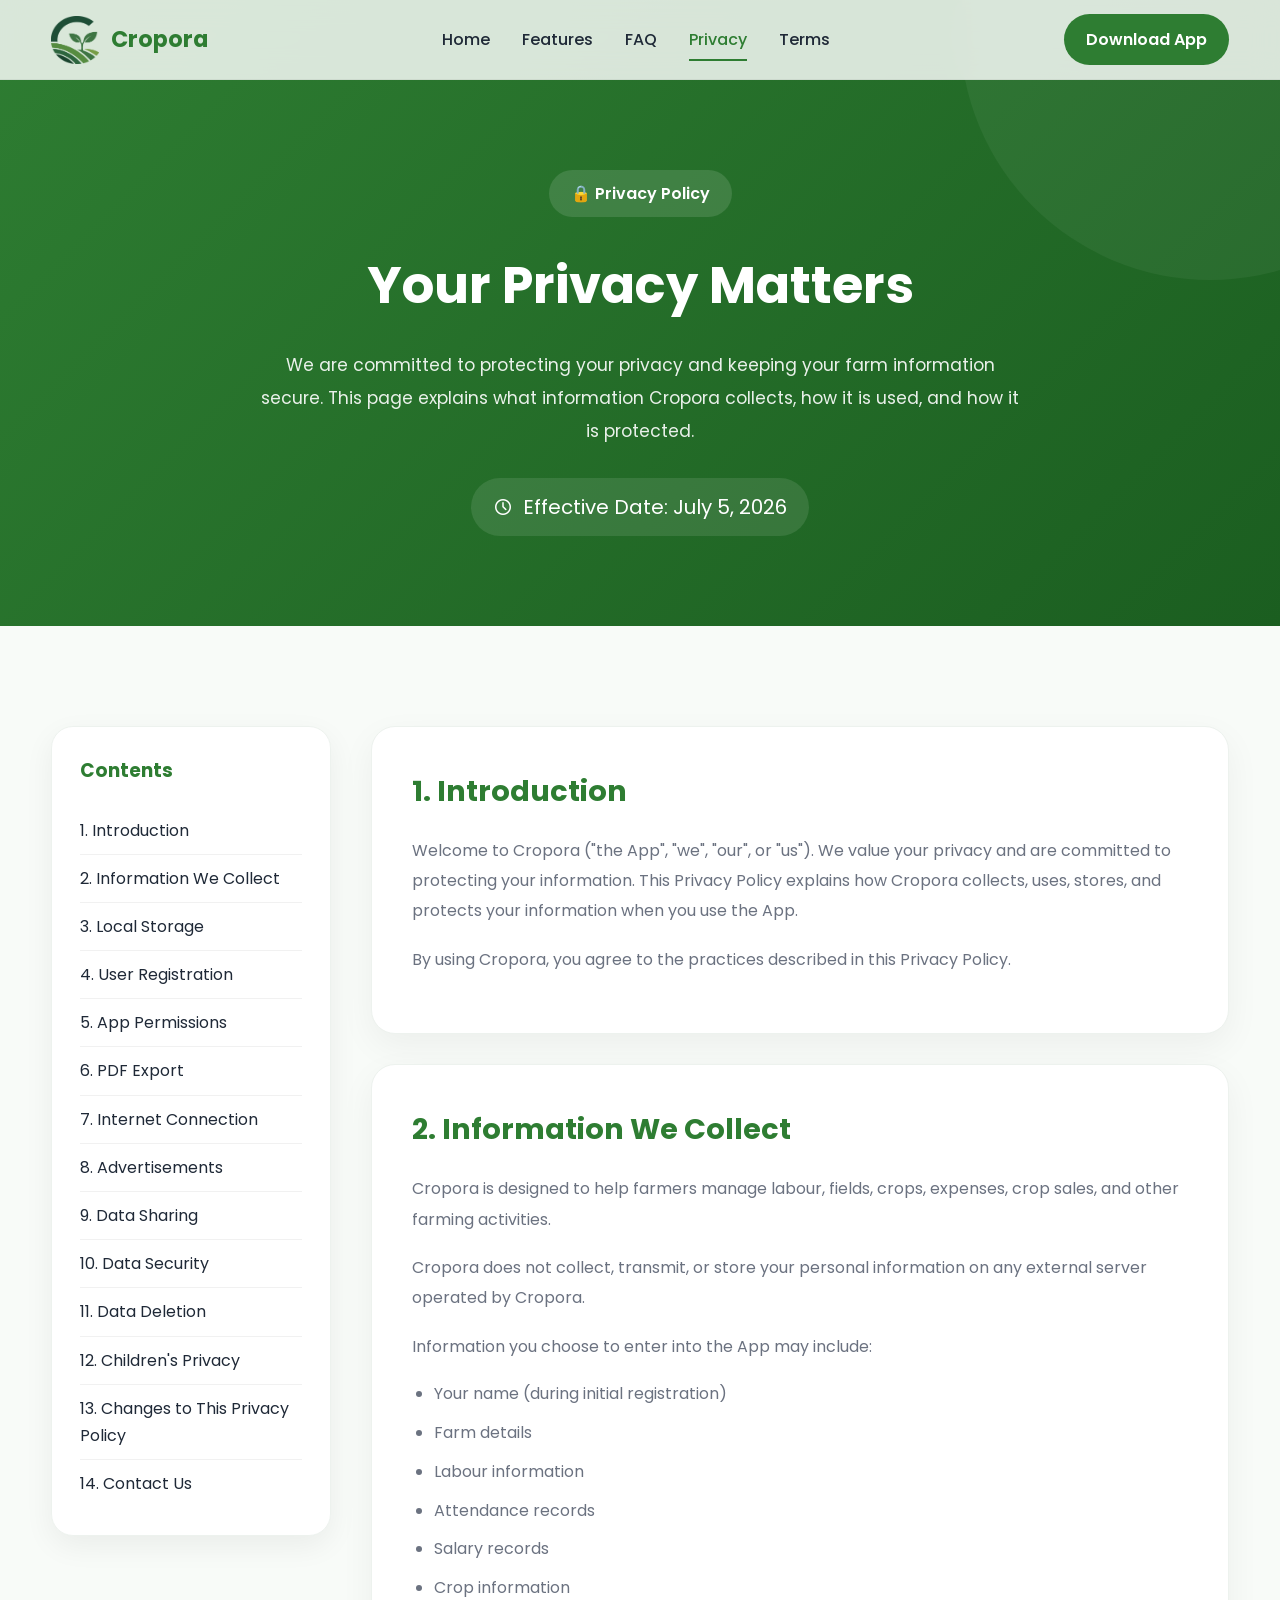
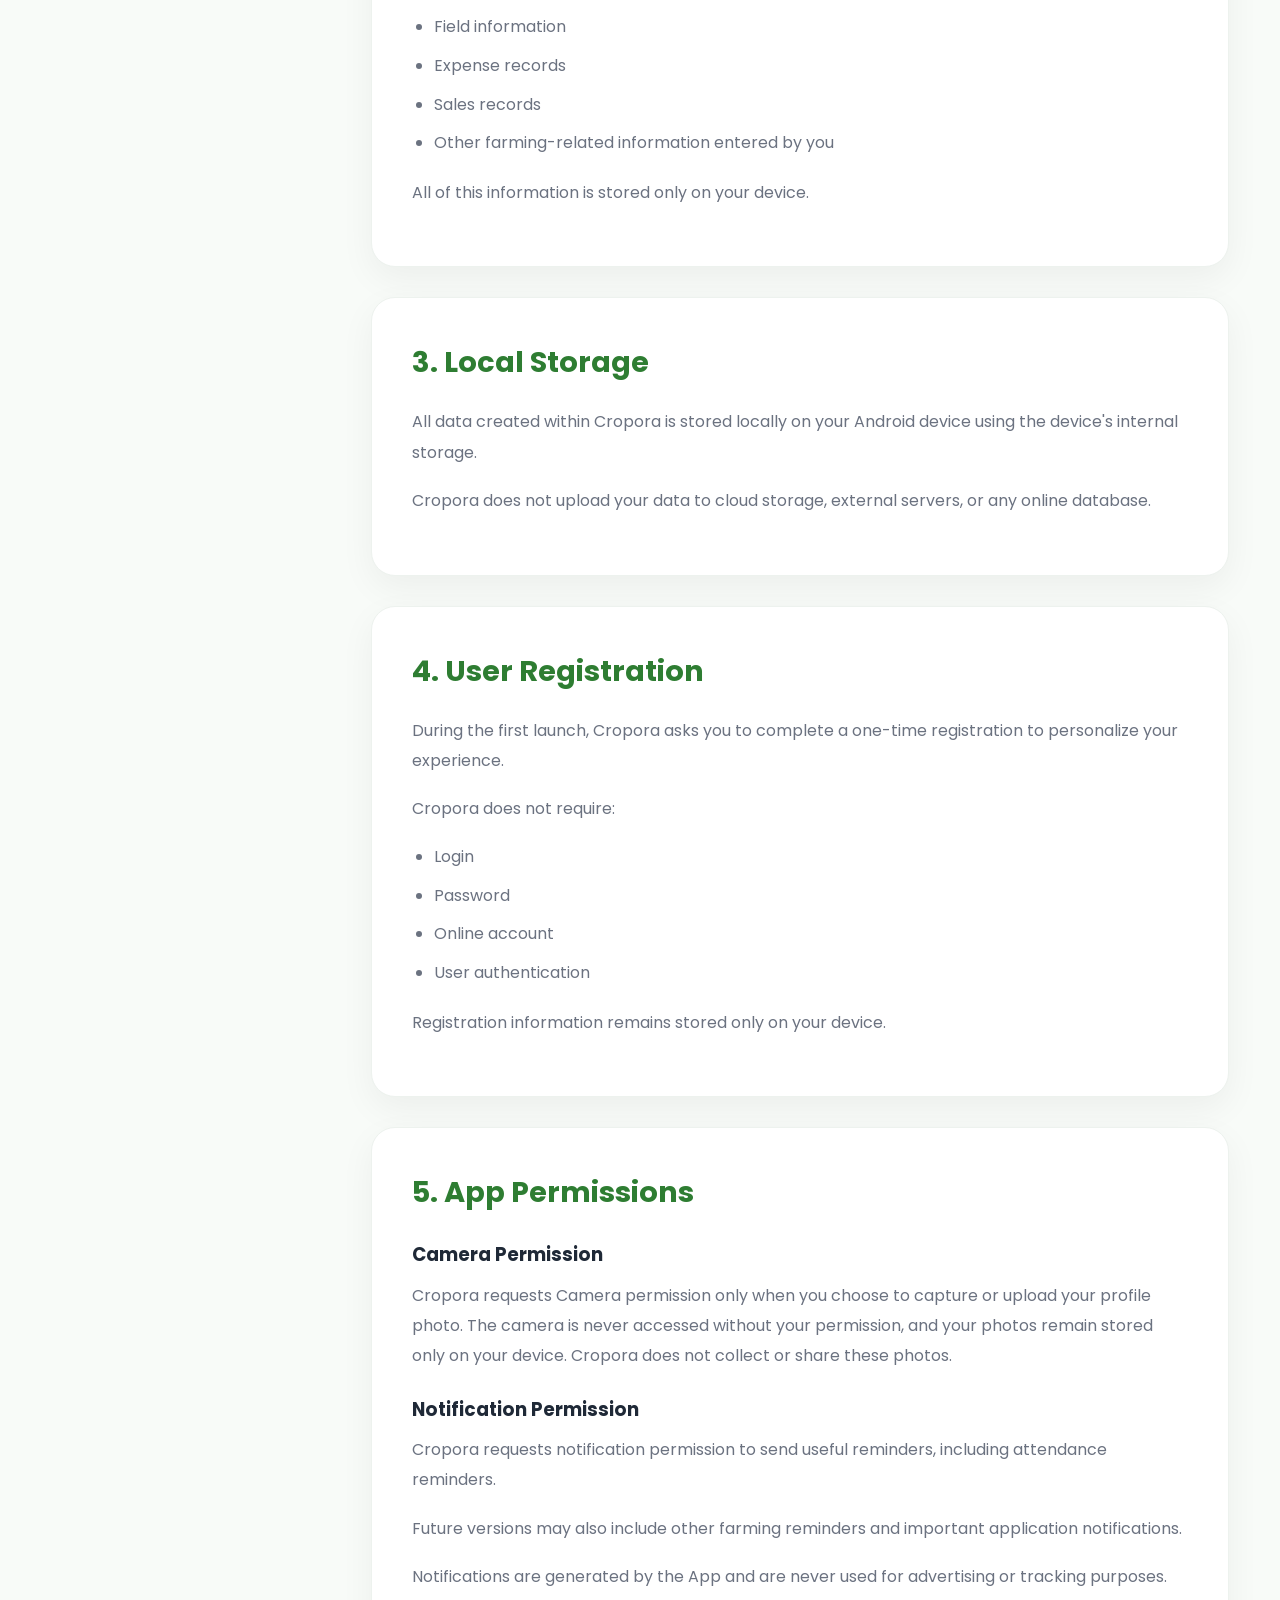
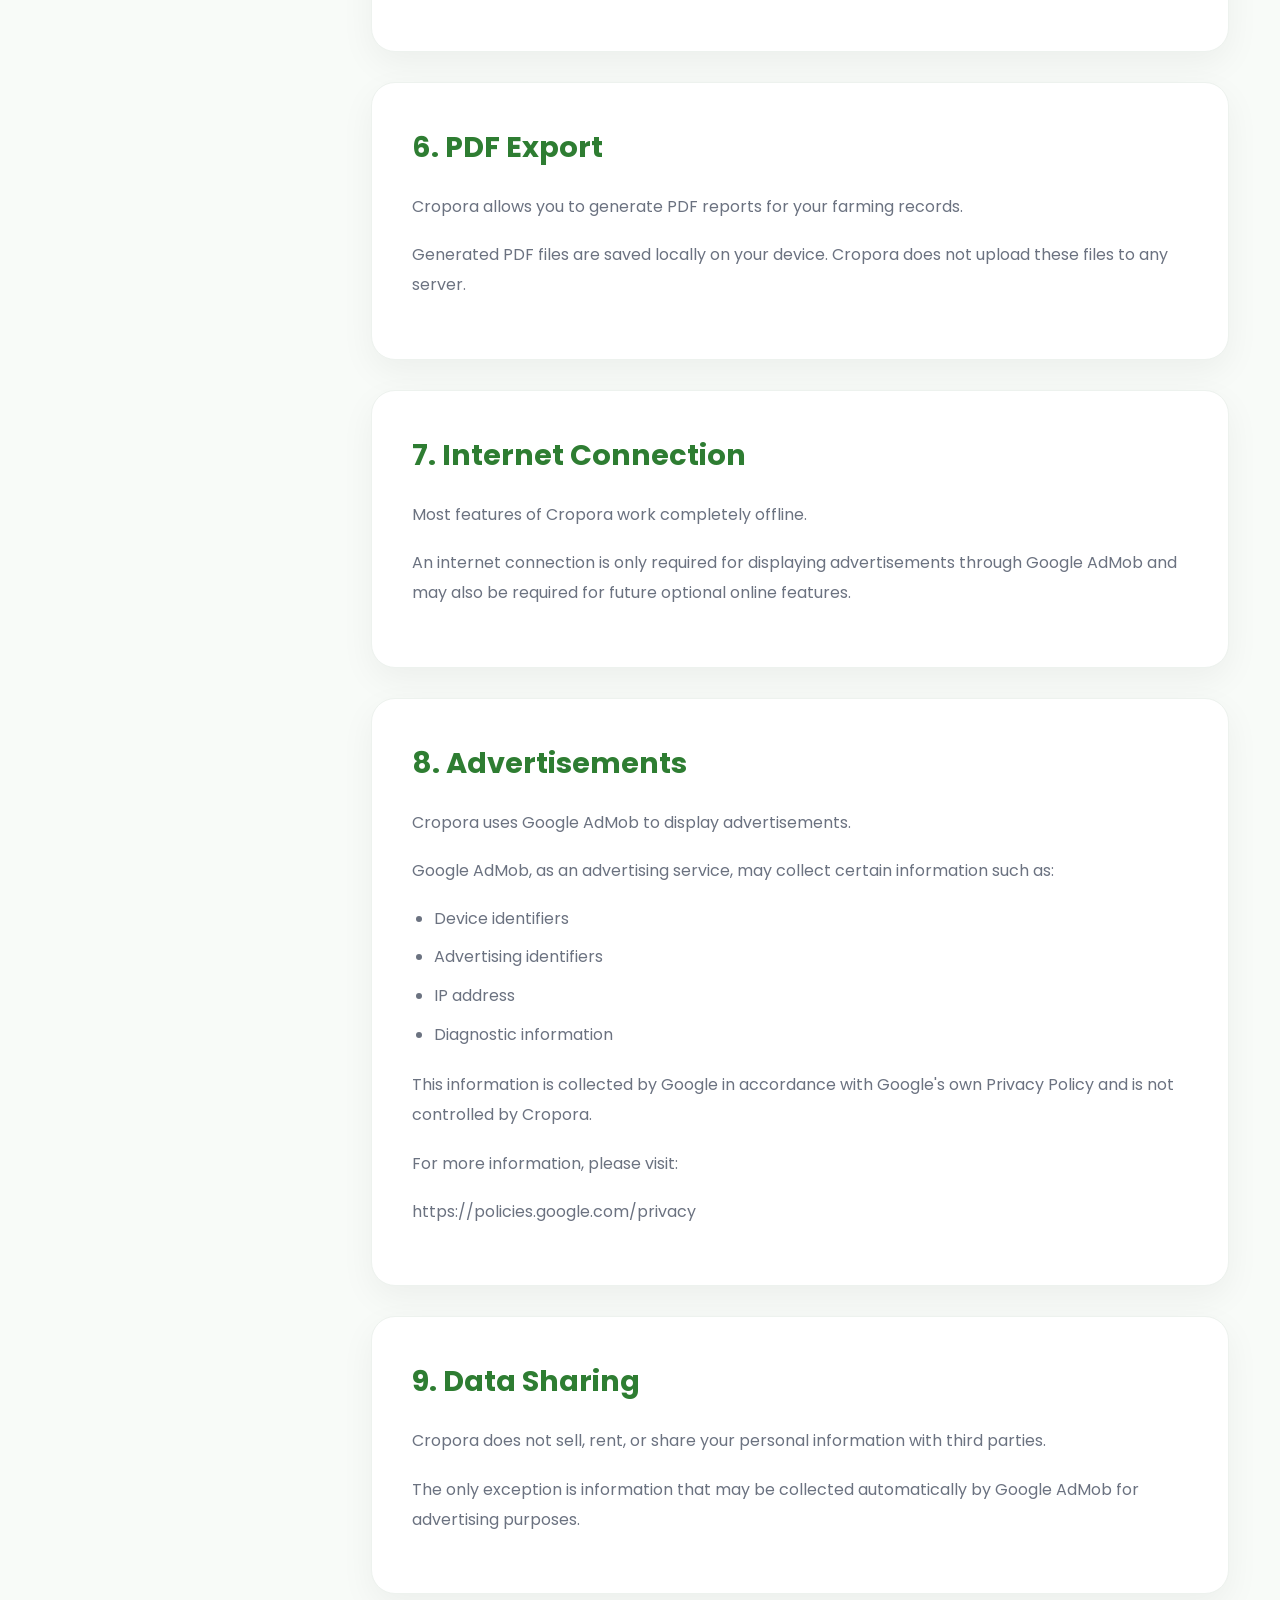
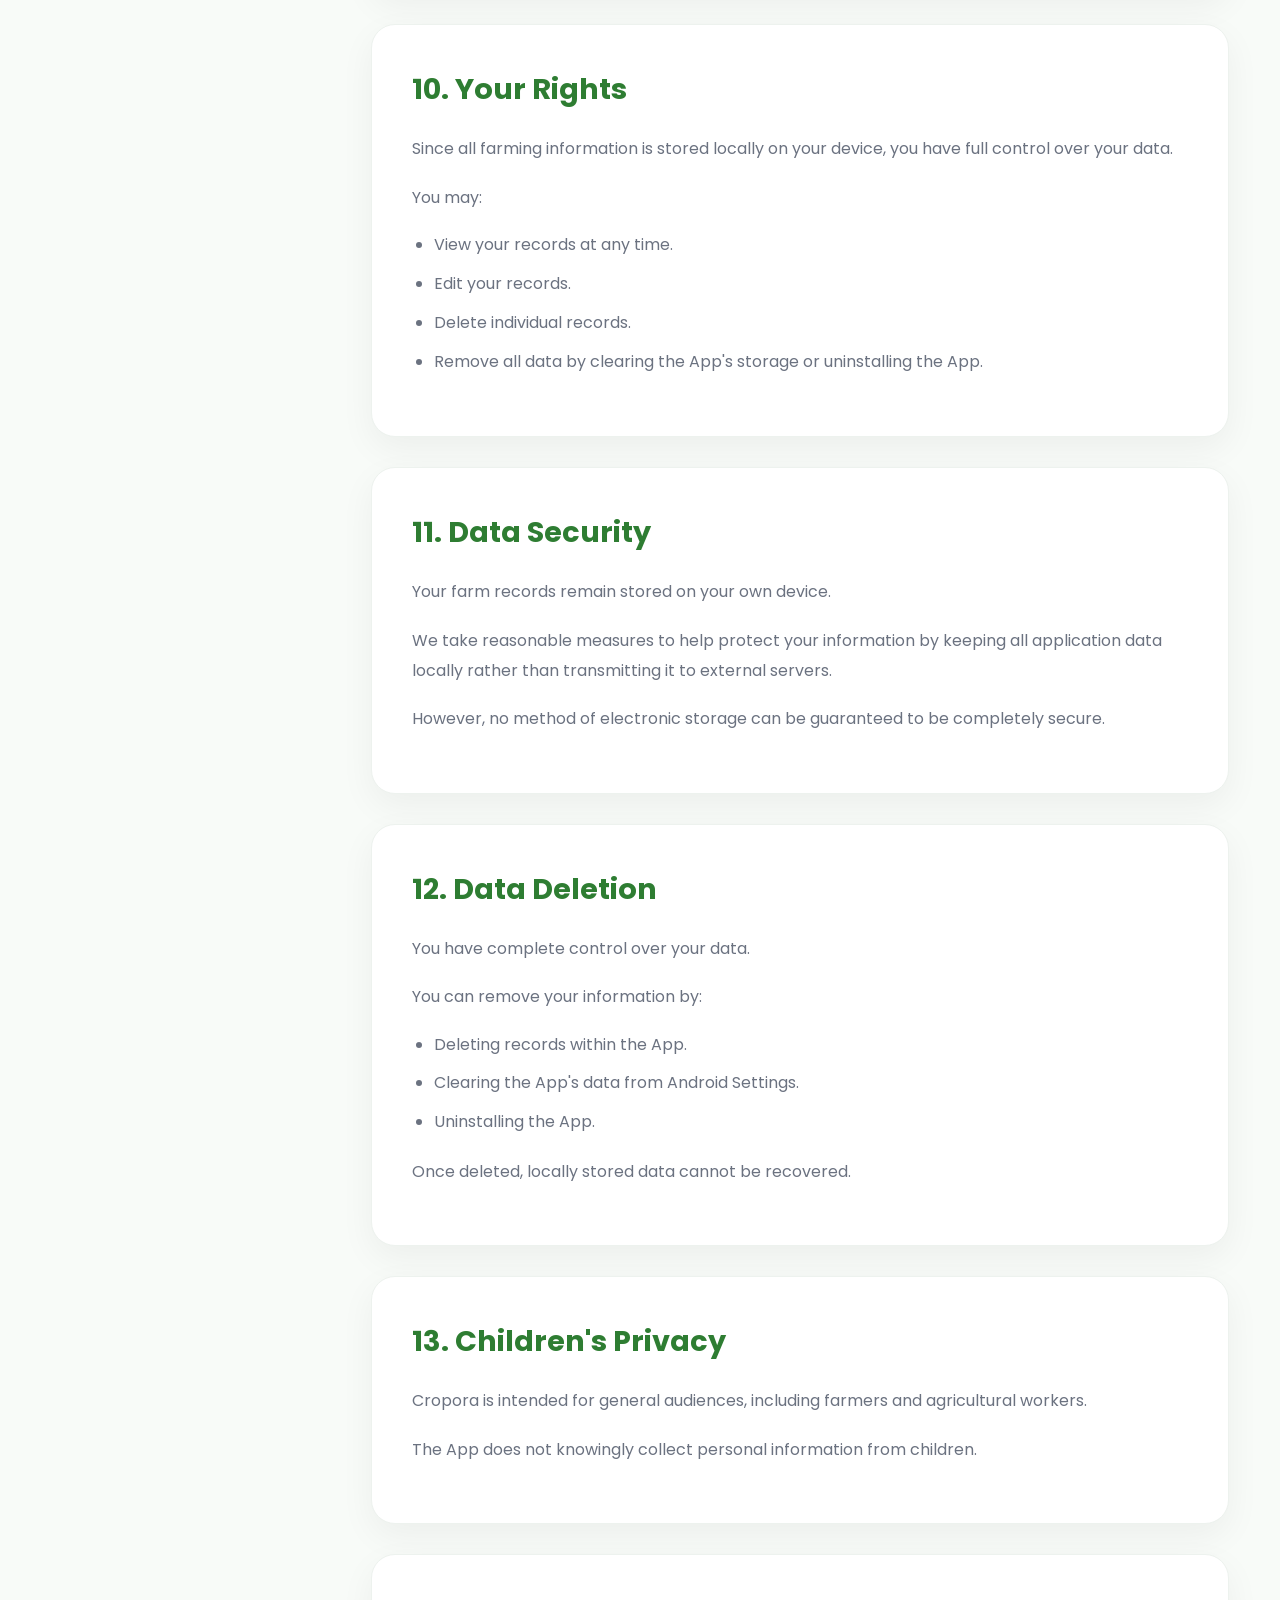
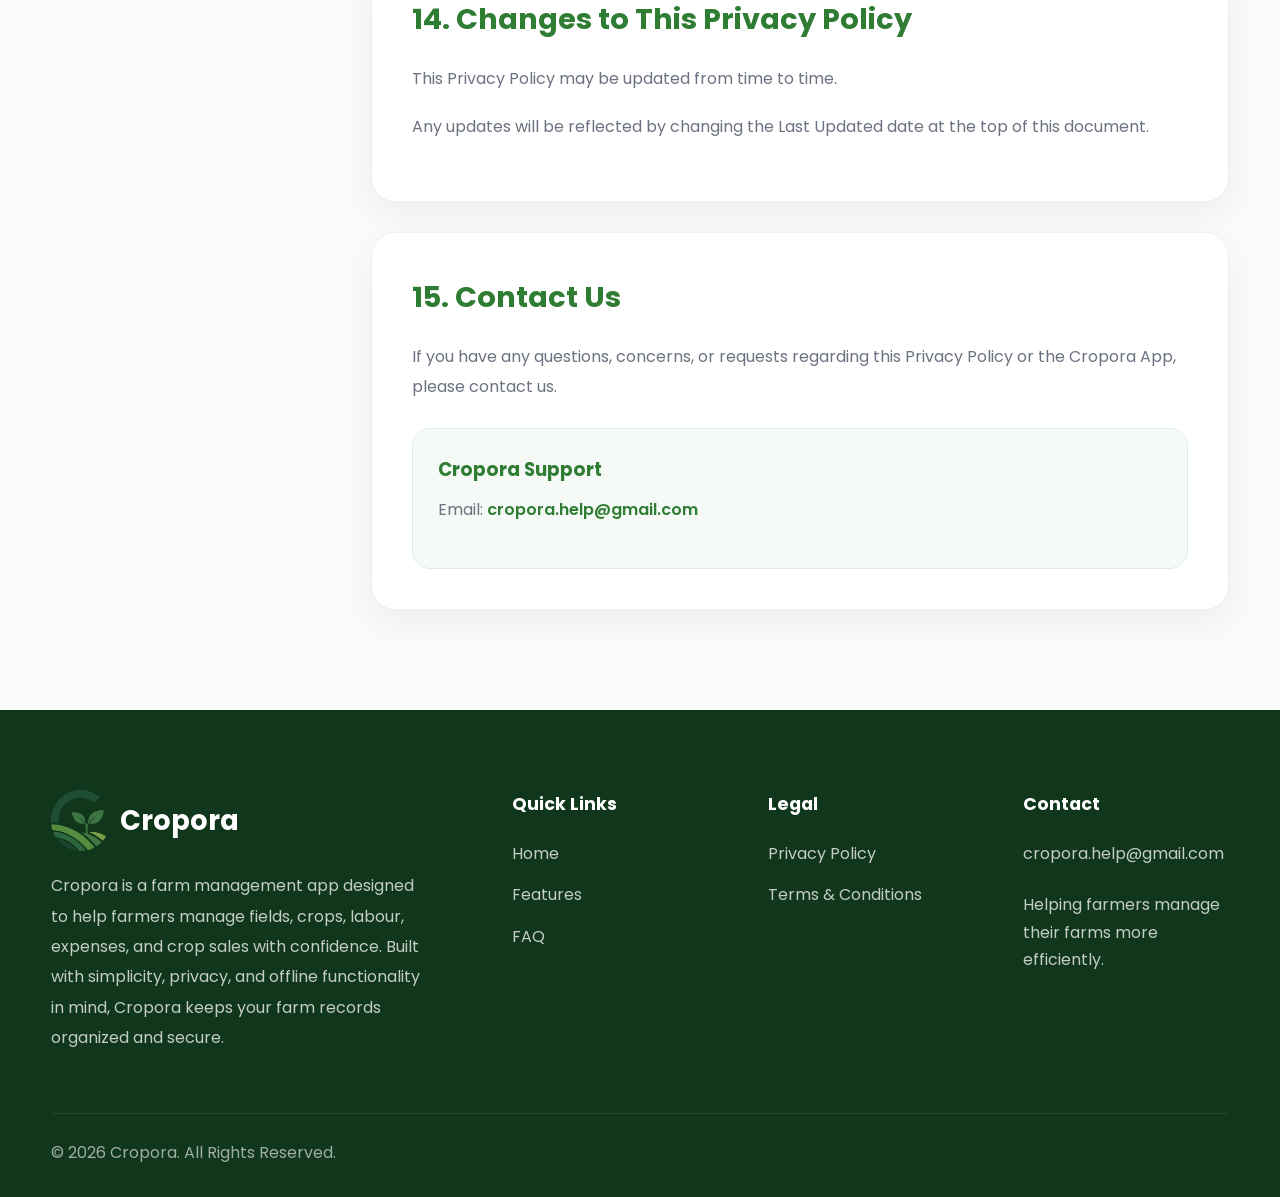
==== commit 74d5c57b: "Update privacy-policy.html" ====
--- a/privacy-policy.html
+++ b/privacy-policy.html
@@ -379,12 +379,7 @@
                 or upload your profile photo. The camera is never accessed without your
                 permission, and your photos remain stored only on your device.
                 Cropora does not collect or share these photos.
-                </p>
-
-                <p>
-                    The camera is never accessed without your permission, and captured
-                    images remain stored on your device.
-                </p>
+                </p>               
 
                 <h3>Notification Permission</h3>
 
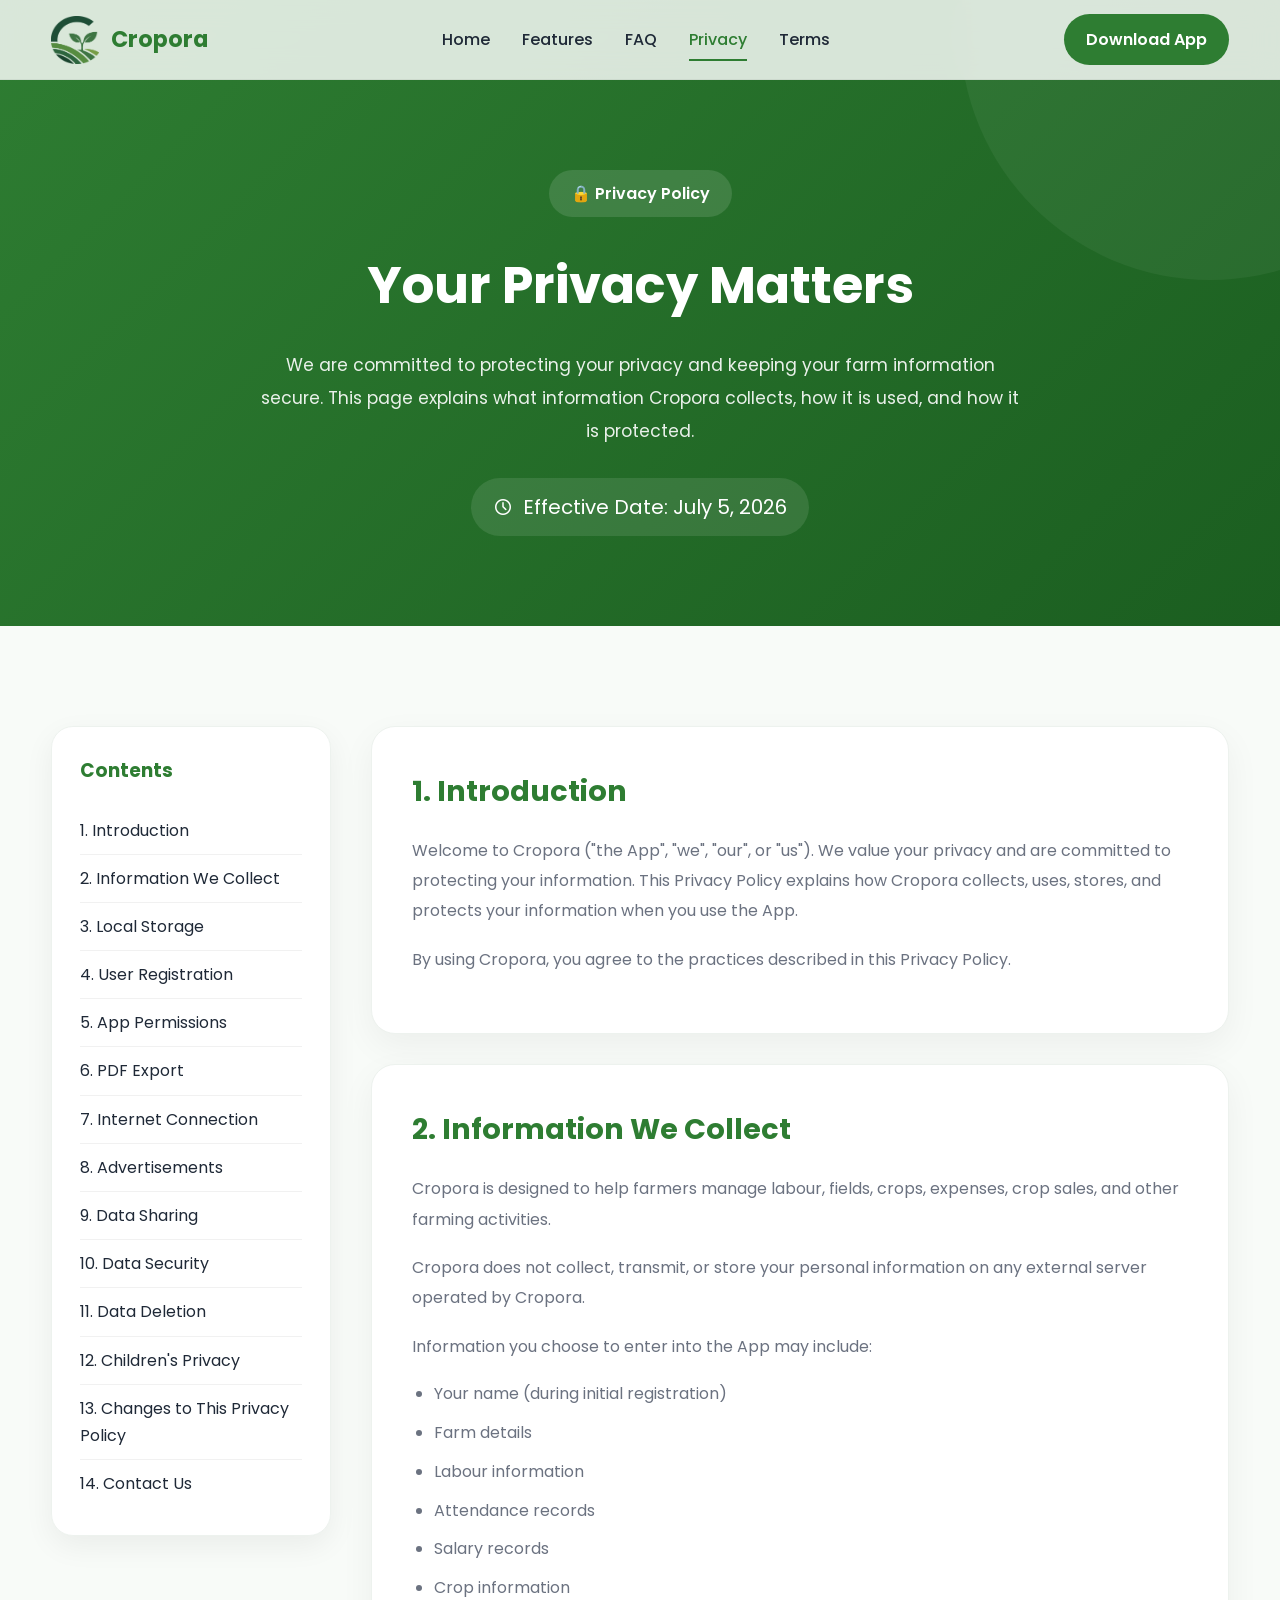
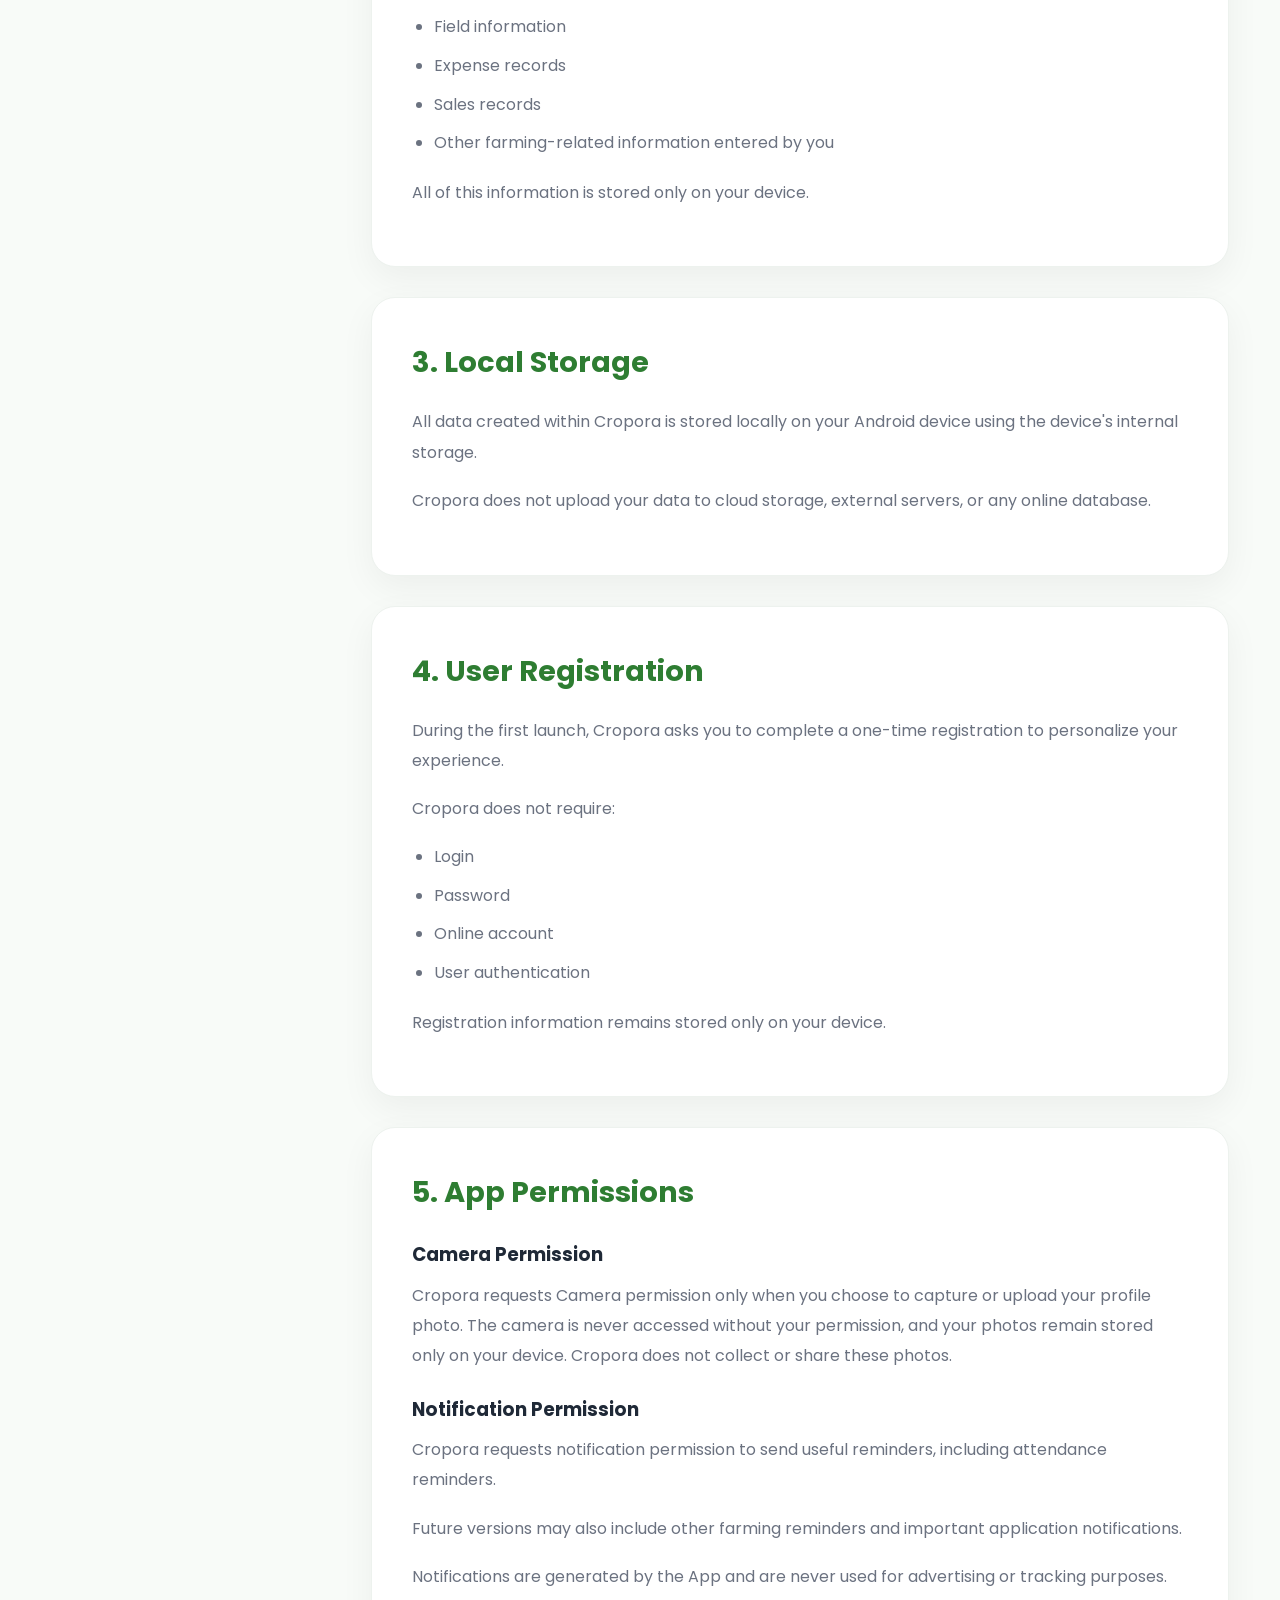
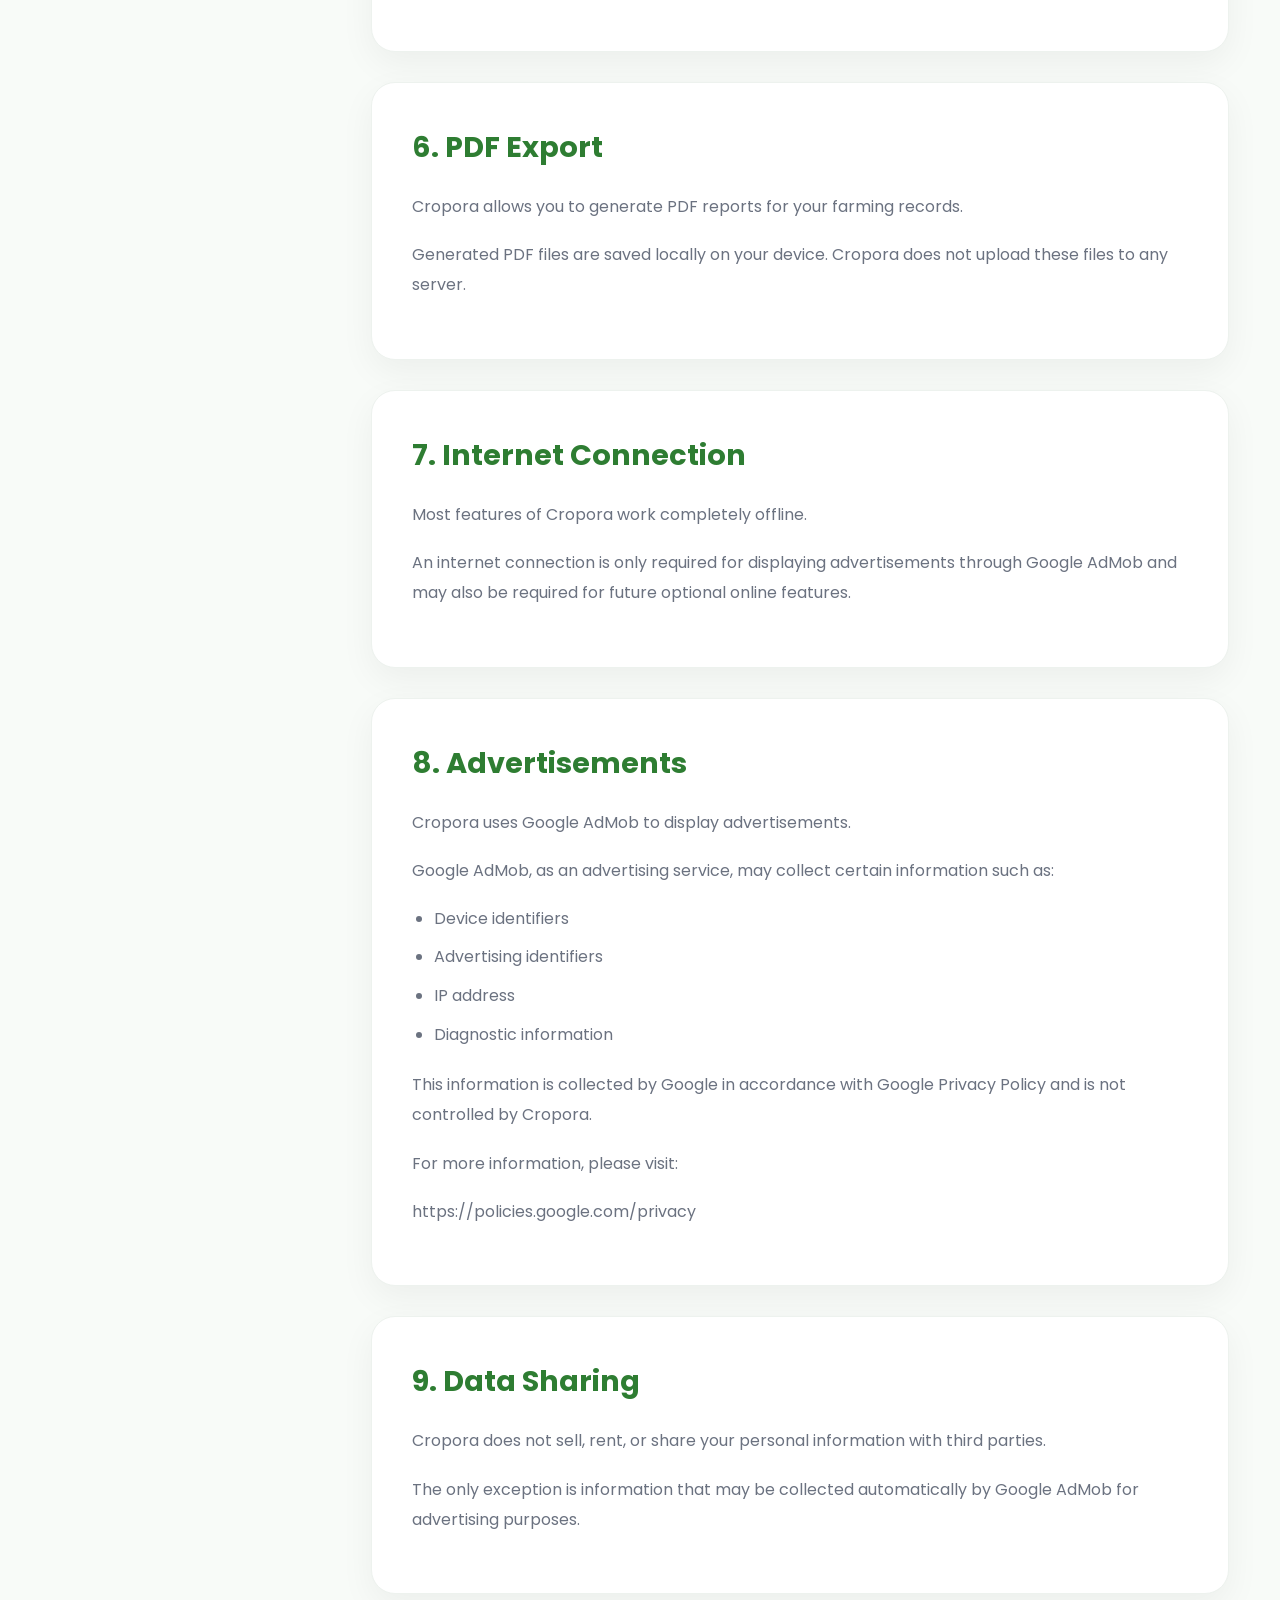
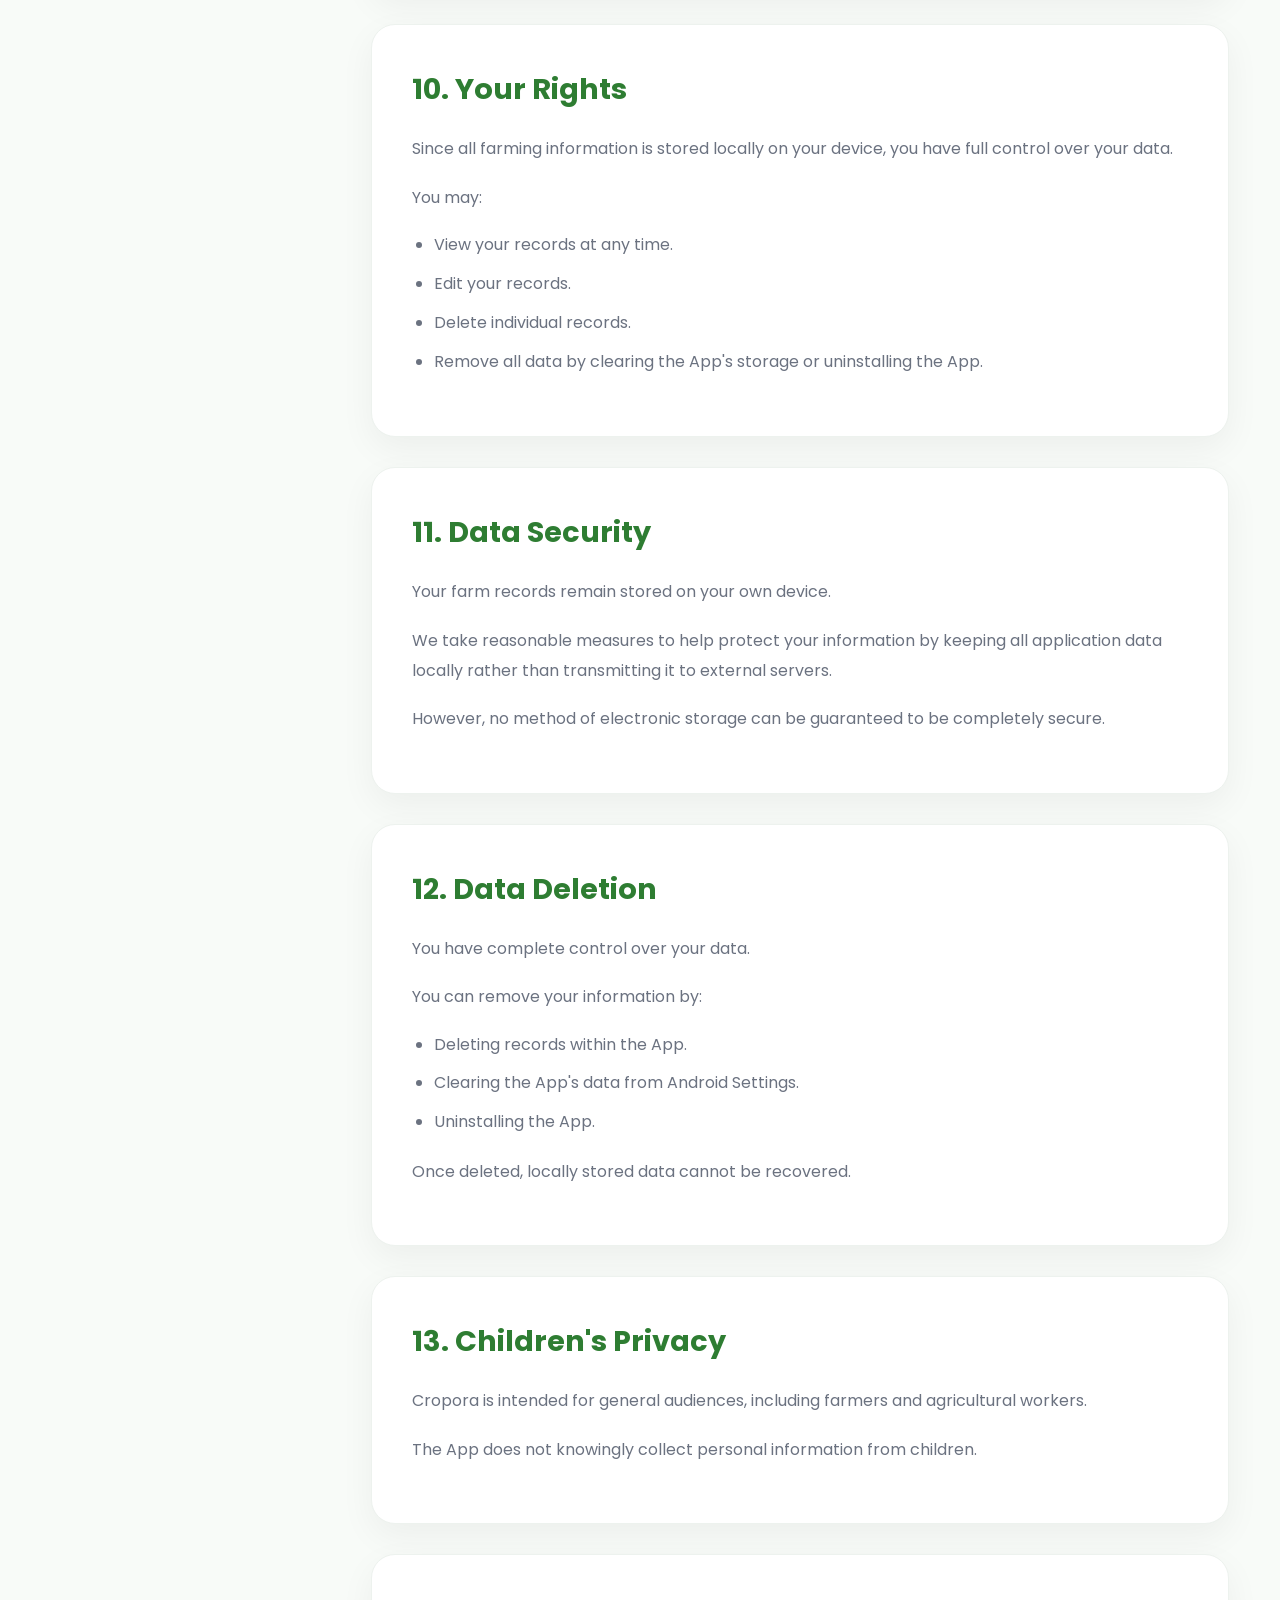
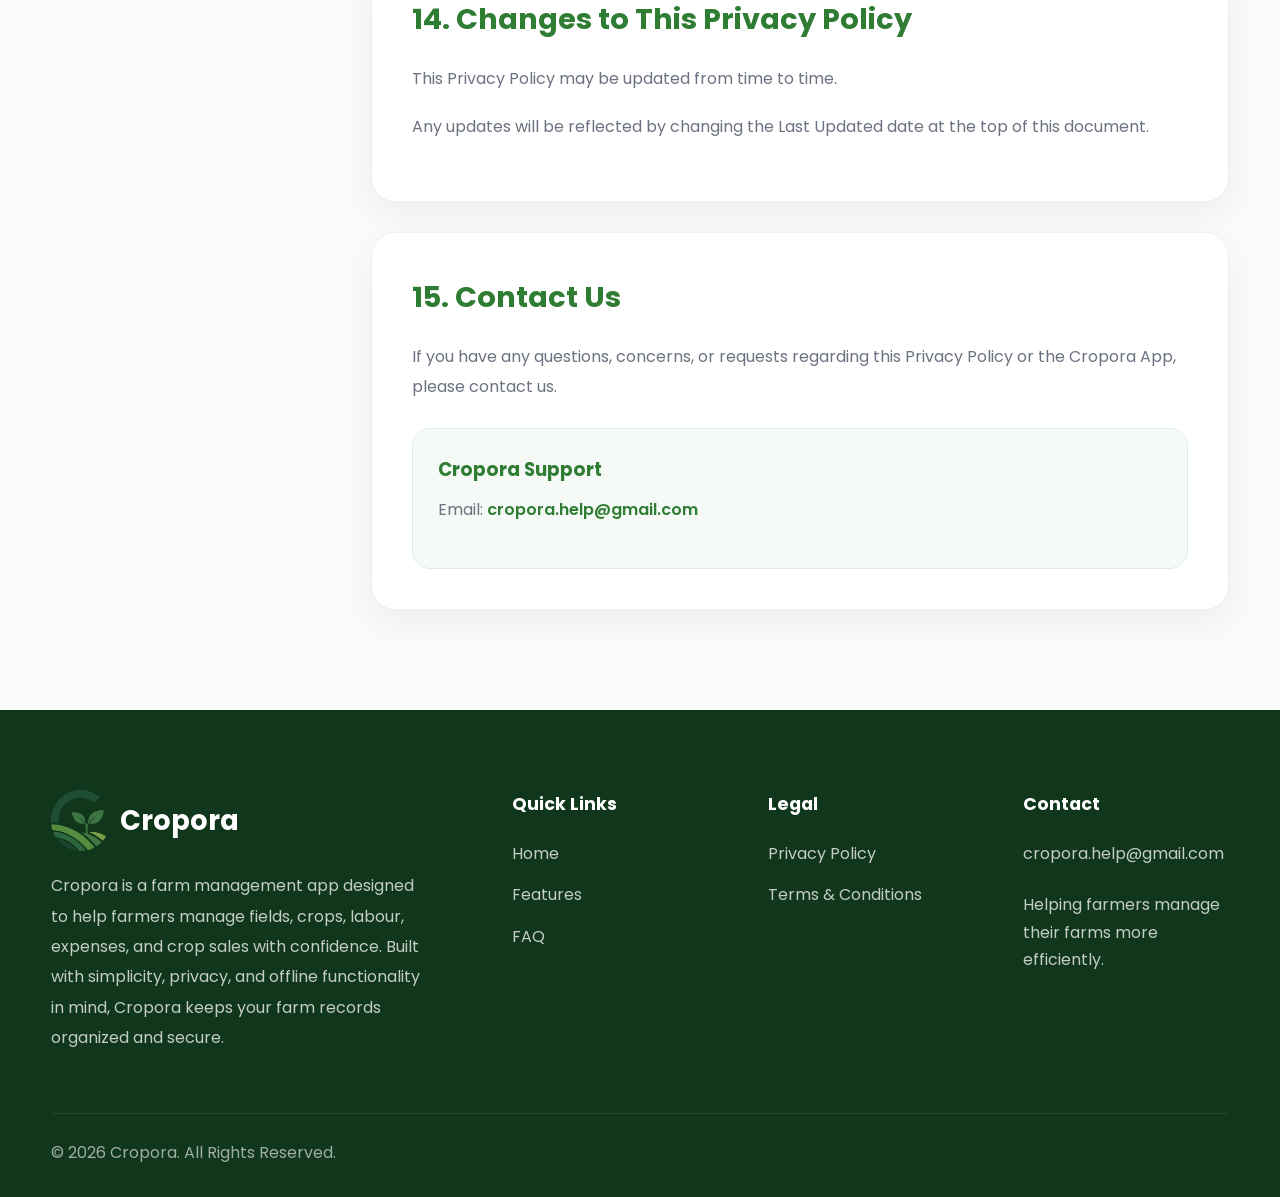
==== commit e473d573: "Update privacy-policy.html" ====
--- a/privacy-policy.html
+++ b/privacy-policy.html
@@ -443,7 +443,7 @@
                 ADVERTISEMENTS
             ========================================== -->
 
-            <div class="policy-card" id="third-party">
+            <div class="policy-card" id="advertisements">
 
                 <h2>8. Advertisements</h2>
 
@@ -469,8 +469,8 @@
                 </ul>
 
                 <p>
-                    This information is collected by Google in accordance with Google's
-                    own Privacy Policy and is not controlled by Cropora.
+                    This information is collected by Google in accordance with Google
+                    Privacy Policy and is not controlled by Cropora.
                 </p>
 
                 <p>
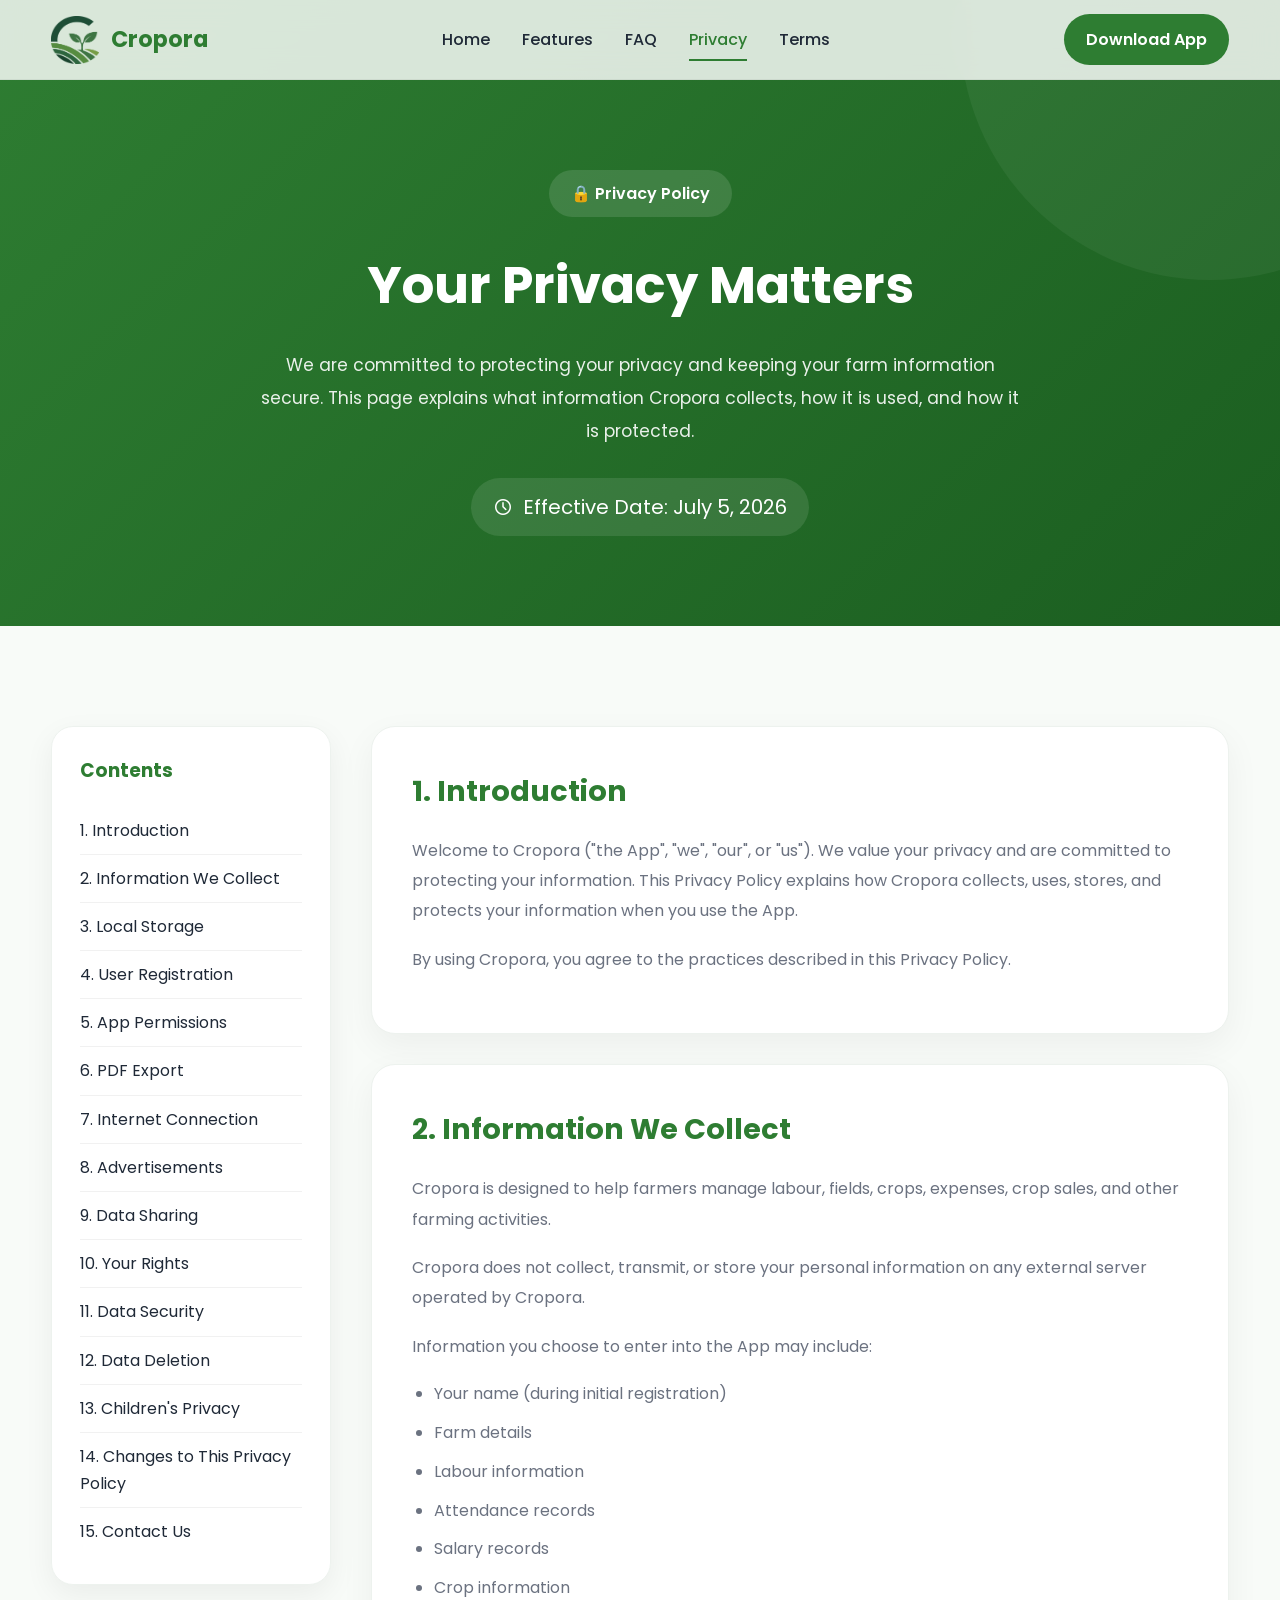
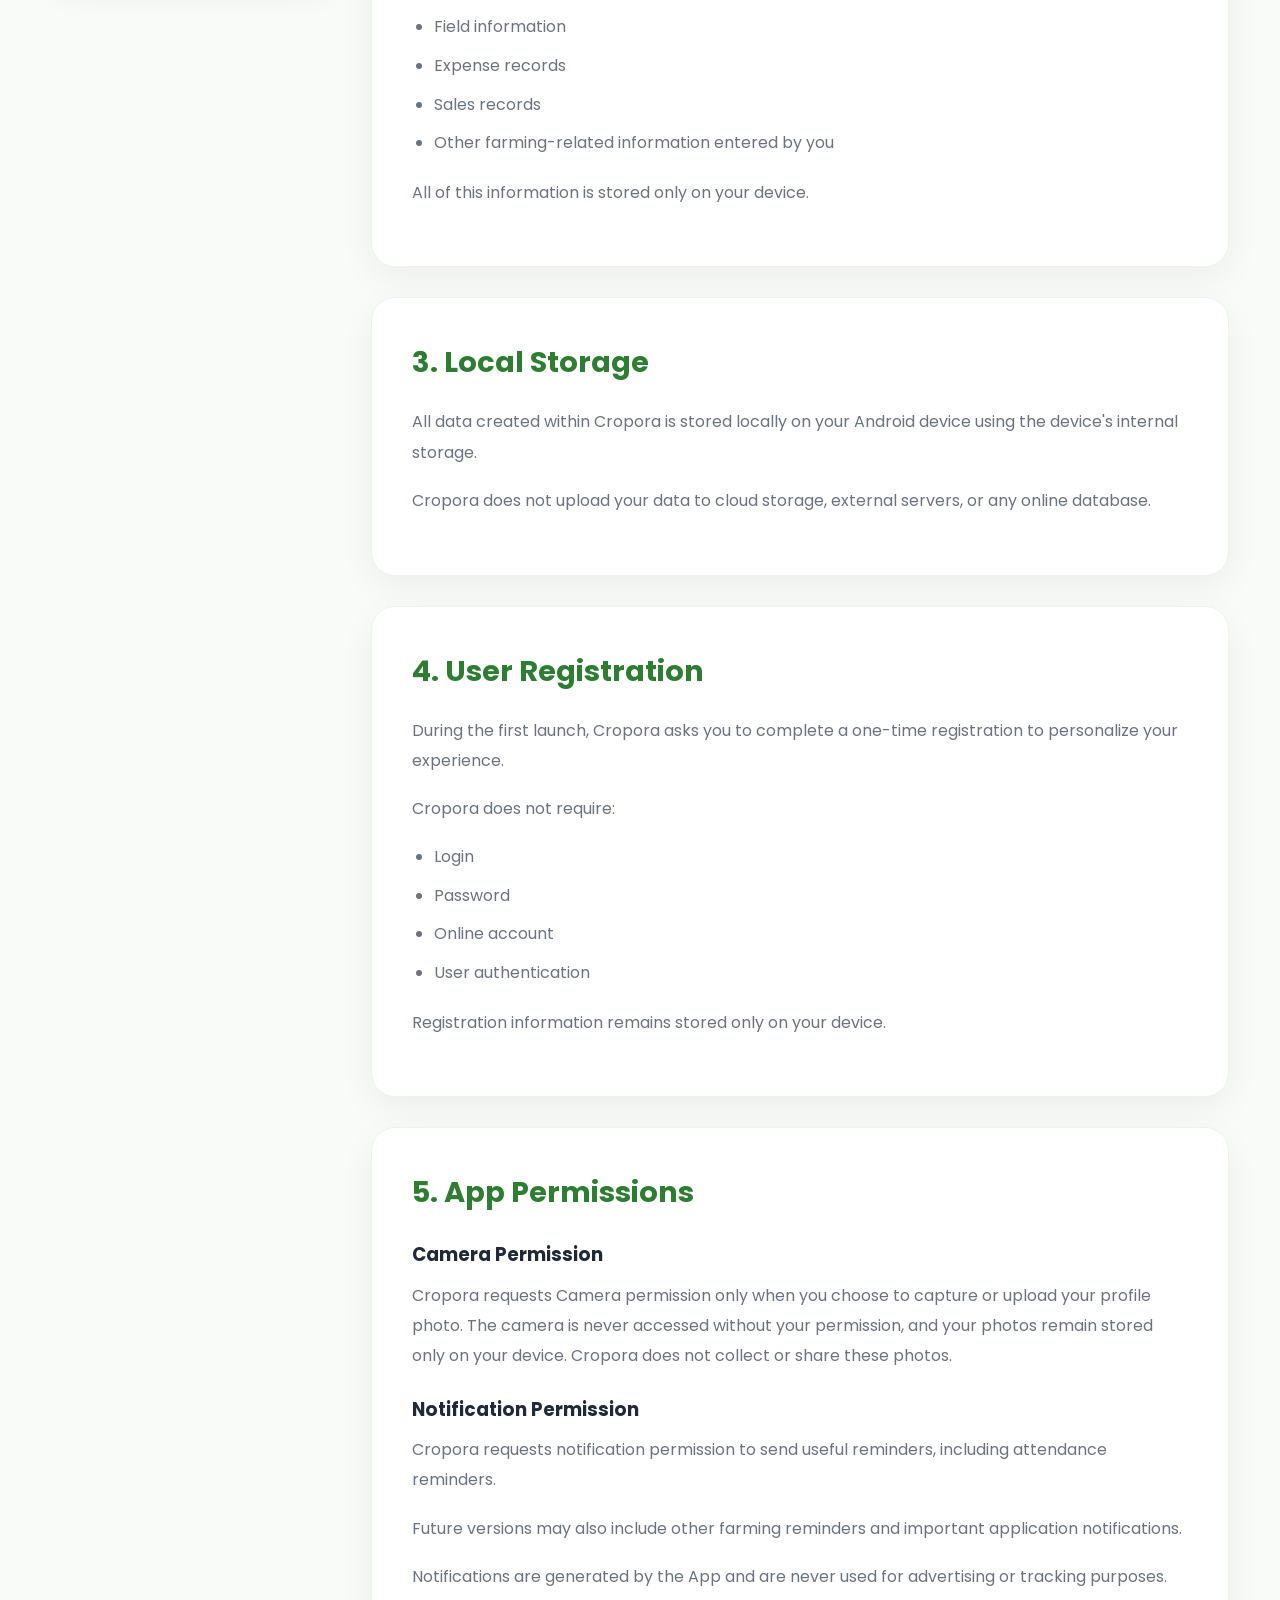
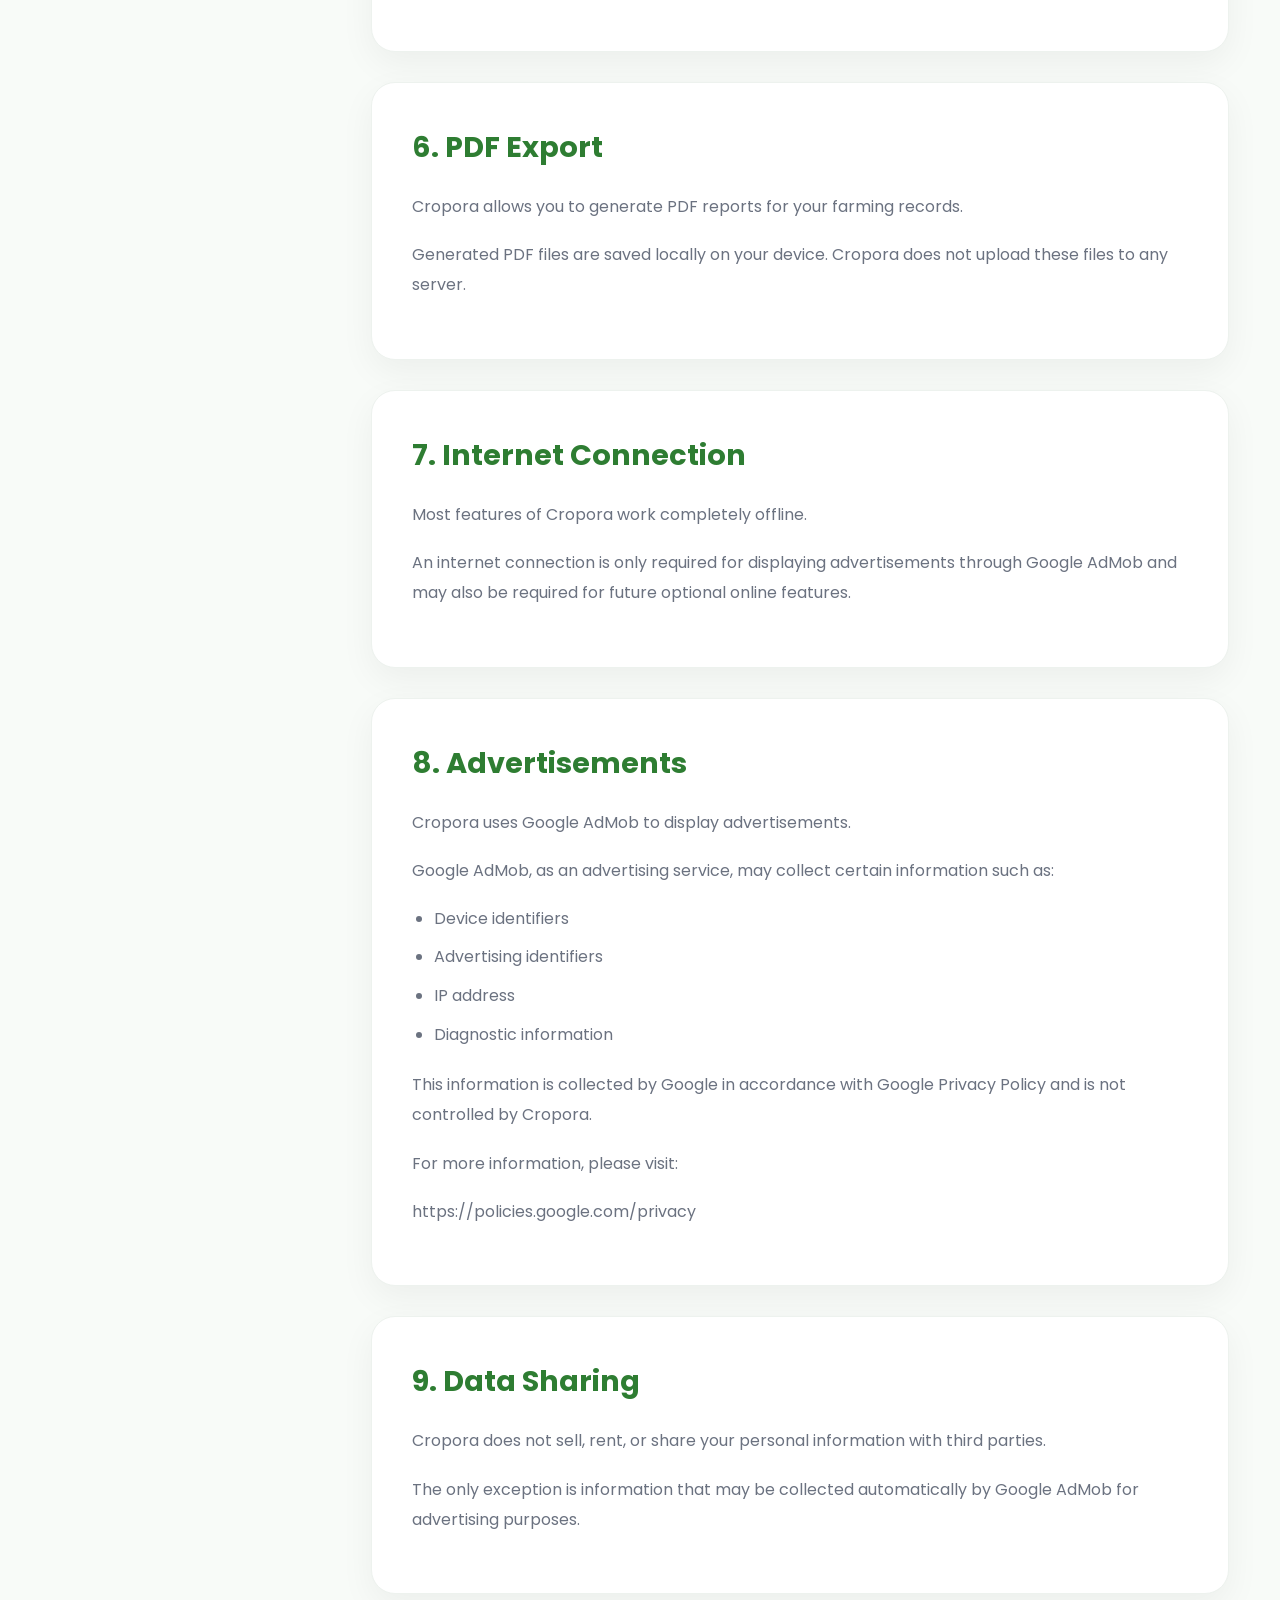
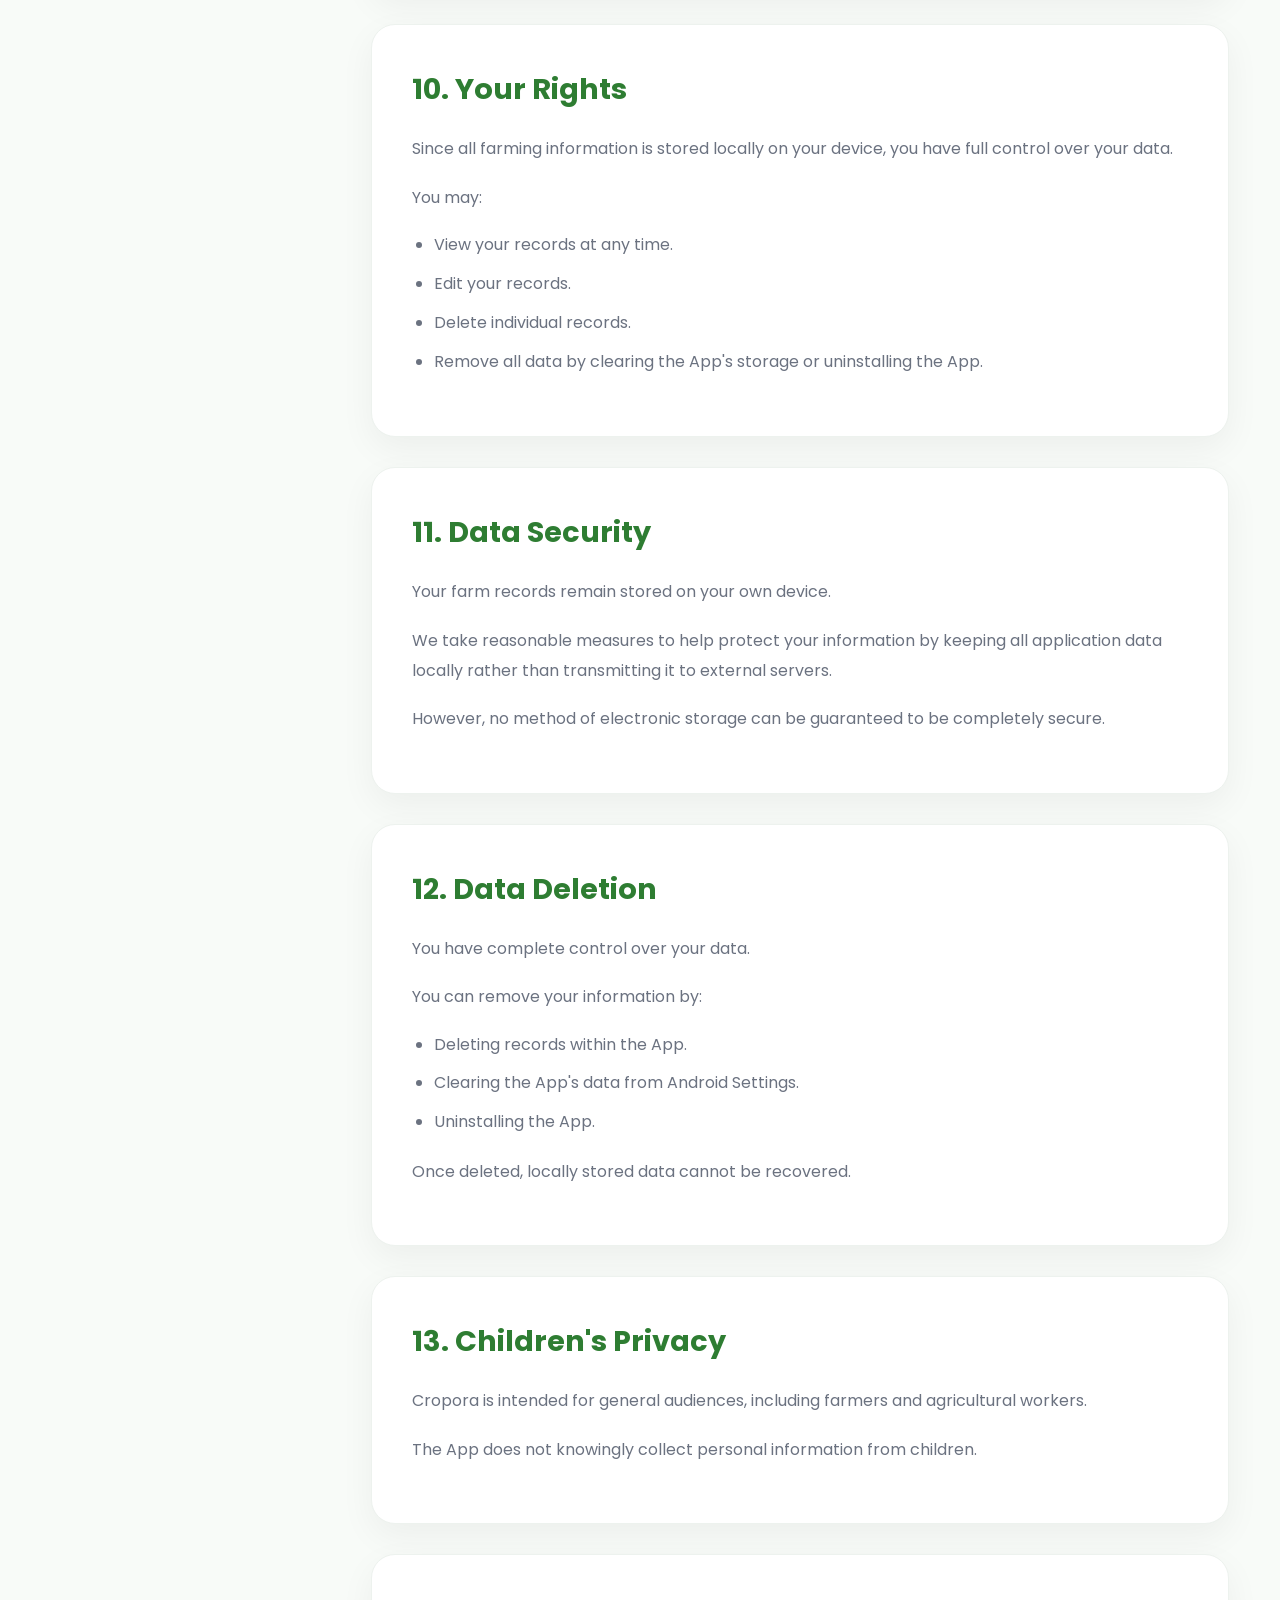
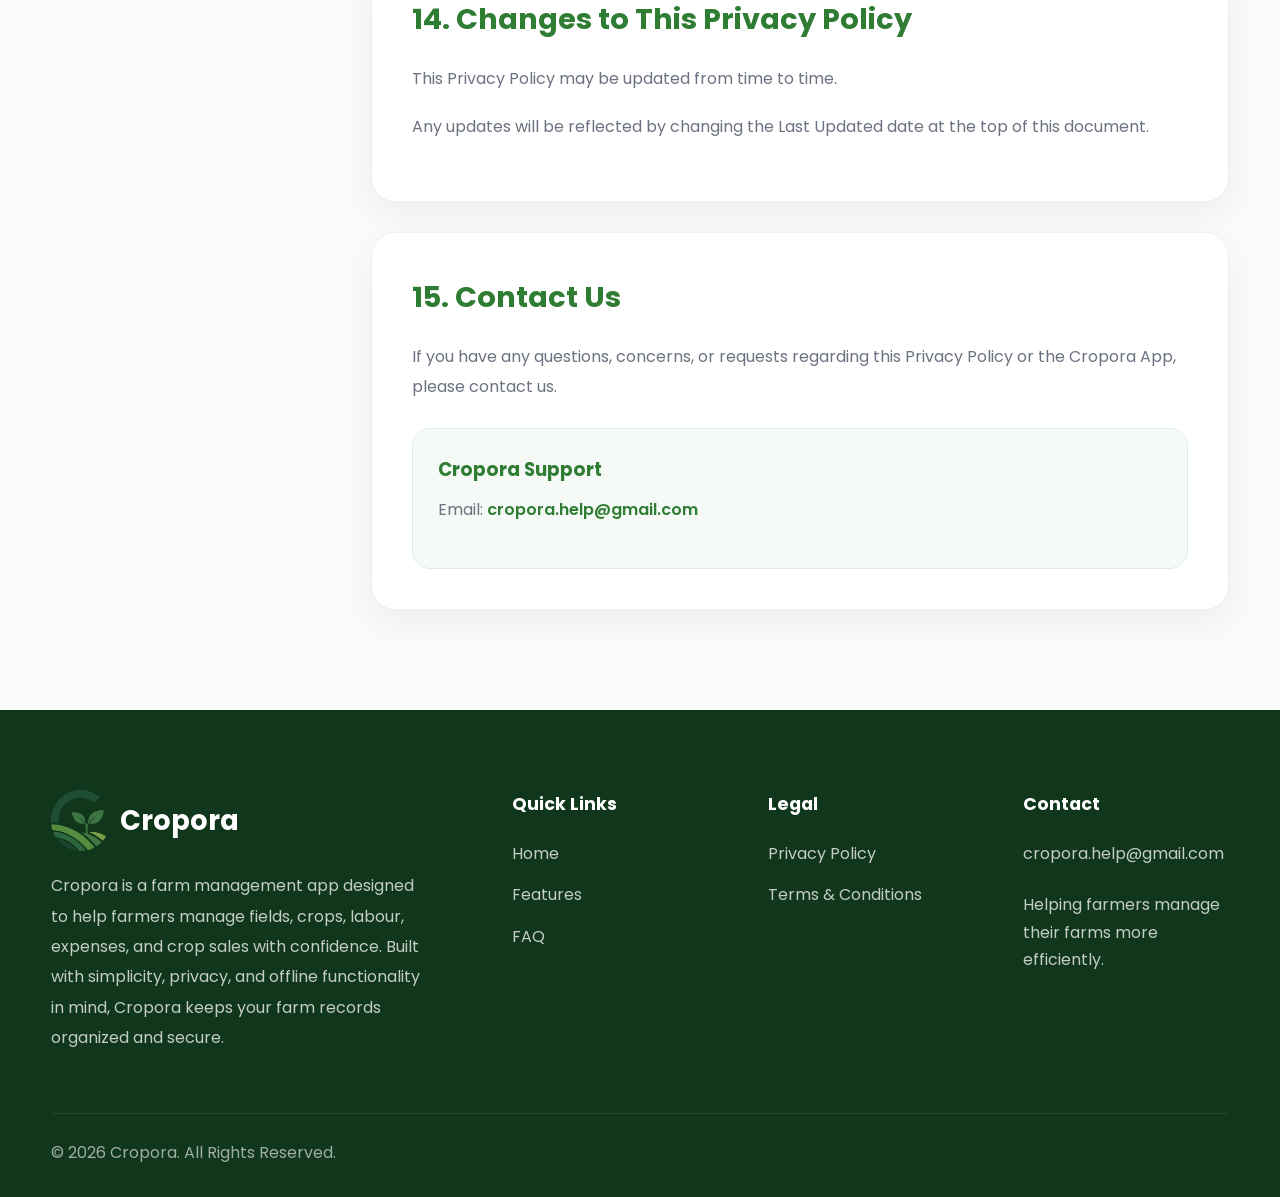
==== commit 7ce6a6aa: "Update privacy-policy.html" ====
--- a/privacy-policy.html
+++ b/privacy-policy.html
@@ -208,24 +208,28 @@
                     9. Data Sharing
                 </a>
 
+                <a href="#rights">
+                    10. Your Rights
+                </a>
+
                 <a href="#security">
-                    10. Data Security
+                    11. Data Security
                 </a>
 
                 <a href="#deletion">
-                    11. Data Deletion
+                    12. Data Deletion
                 </a>
 
                 <a href="#children">
-                    12. Children's Privacy
+                    13. Children's Privacy
                 </a>
 
                 <a href="#changes">
-                    13. Changes to This Privacy Policy
+                    14. Changes to This Privacy Policy
                 </a>
 
                 <a href="#contact">
-                    14. Contact Us
+                    15. Contact Us
                 </a>
 
             </div>
